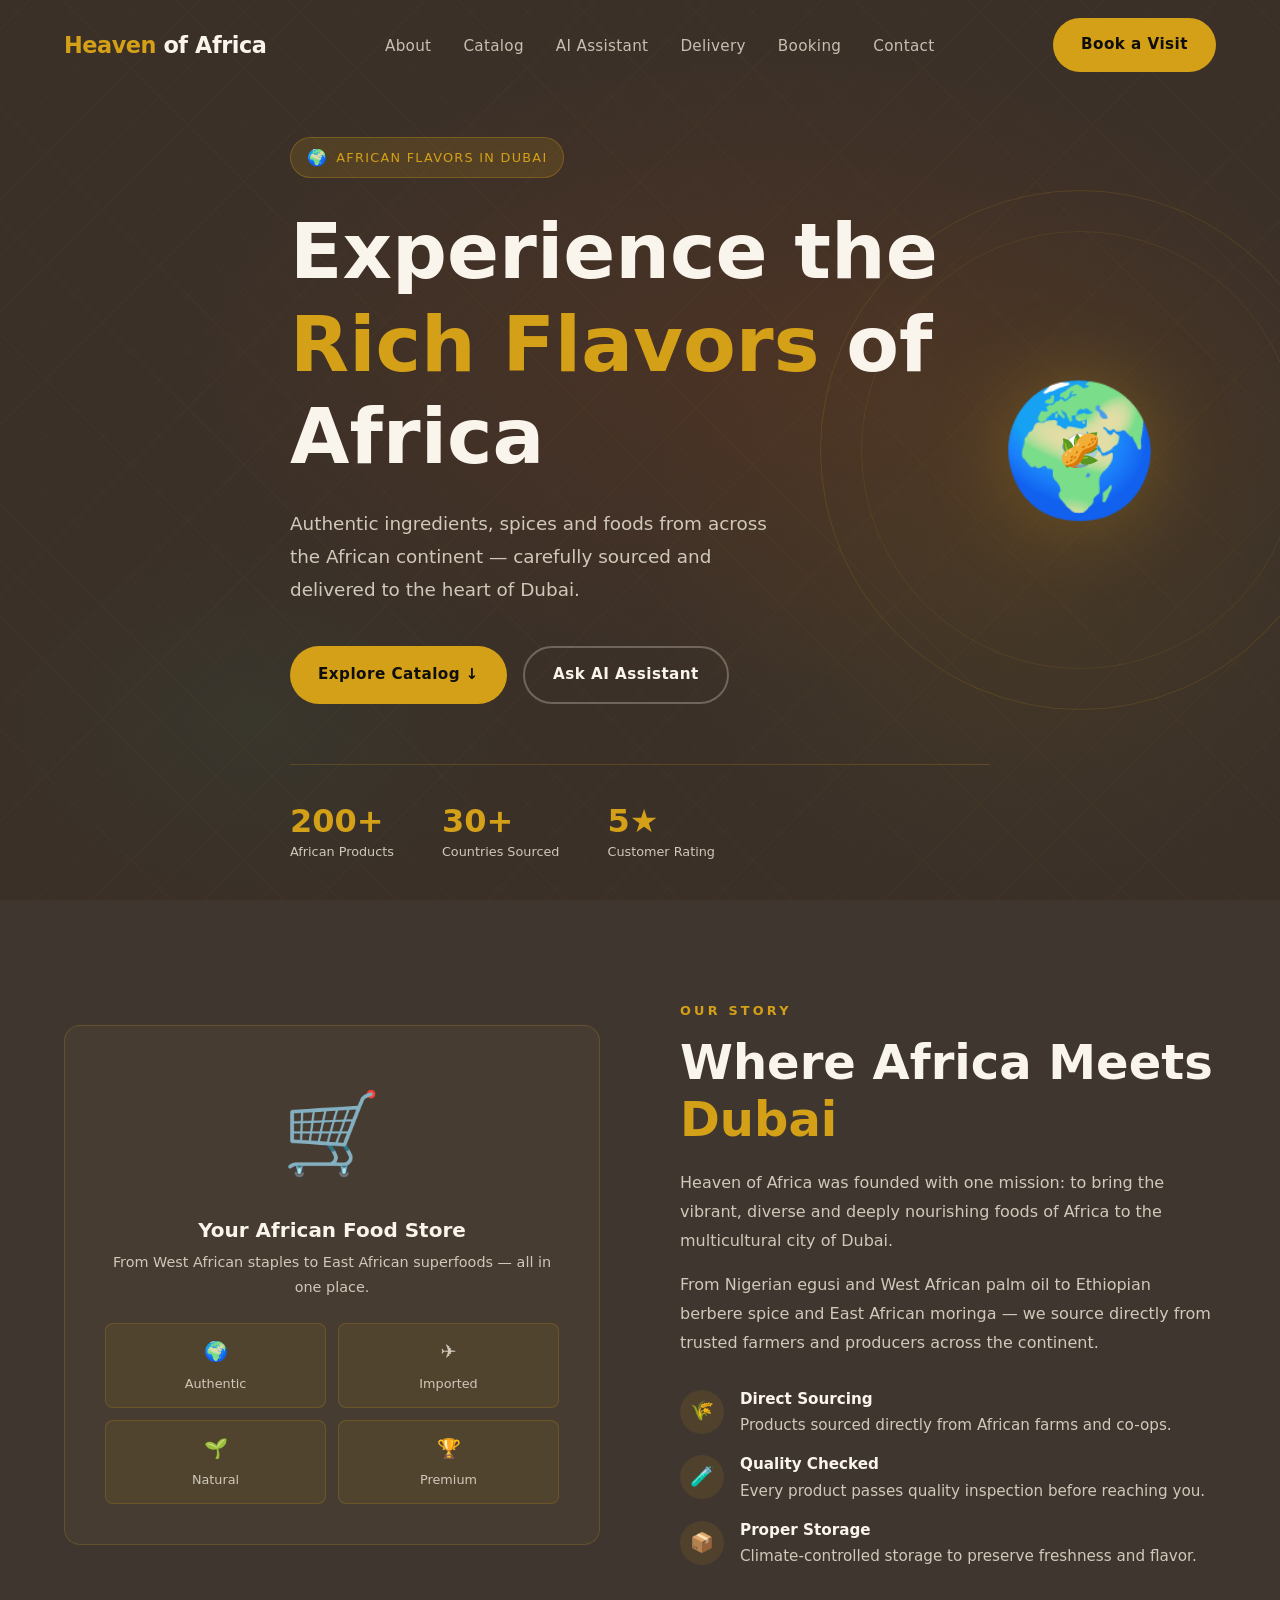
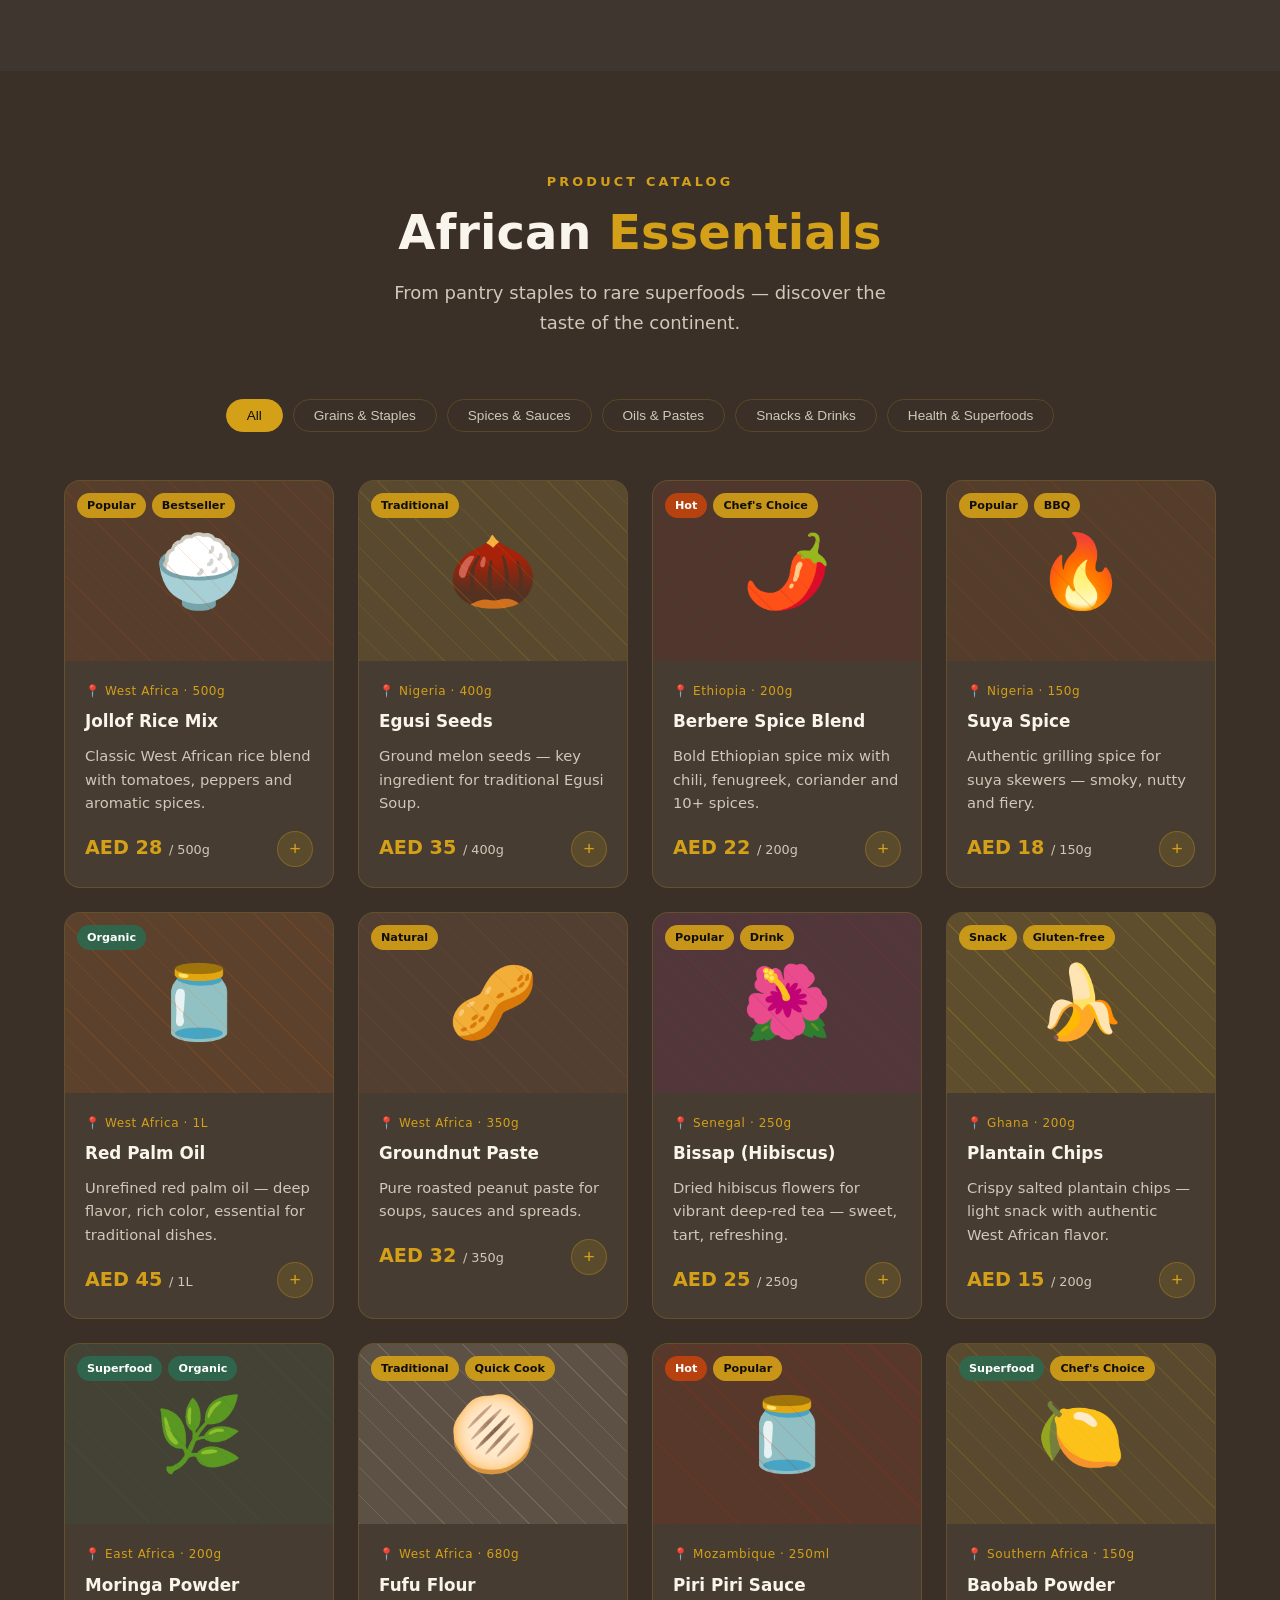
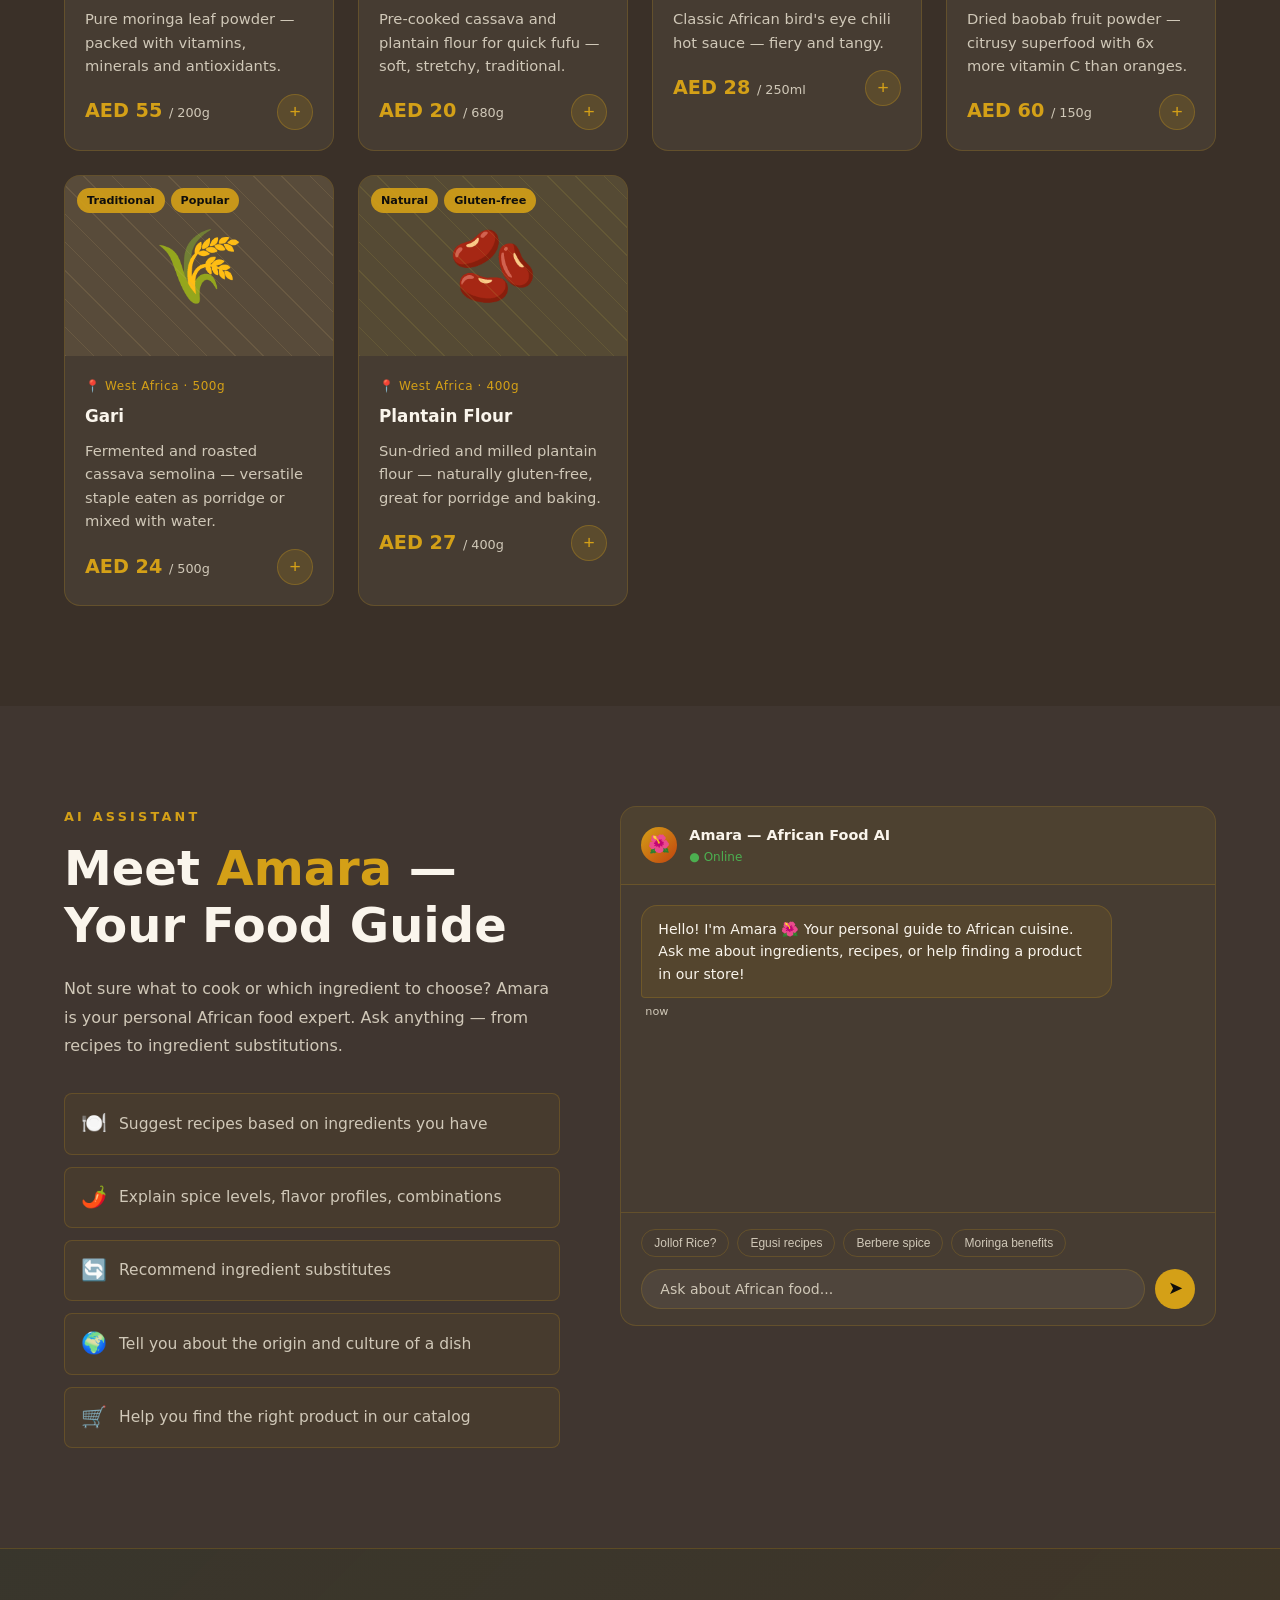
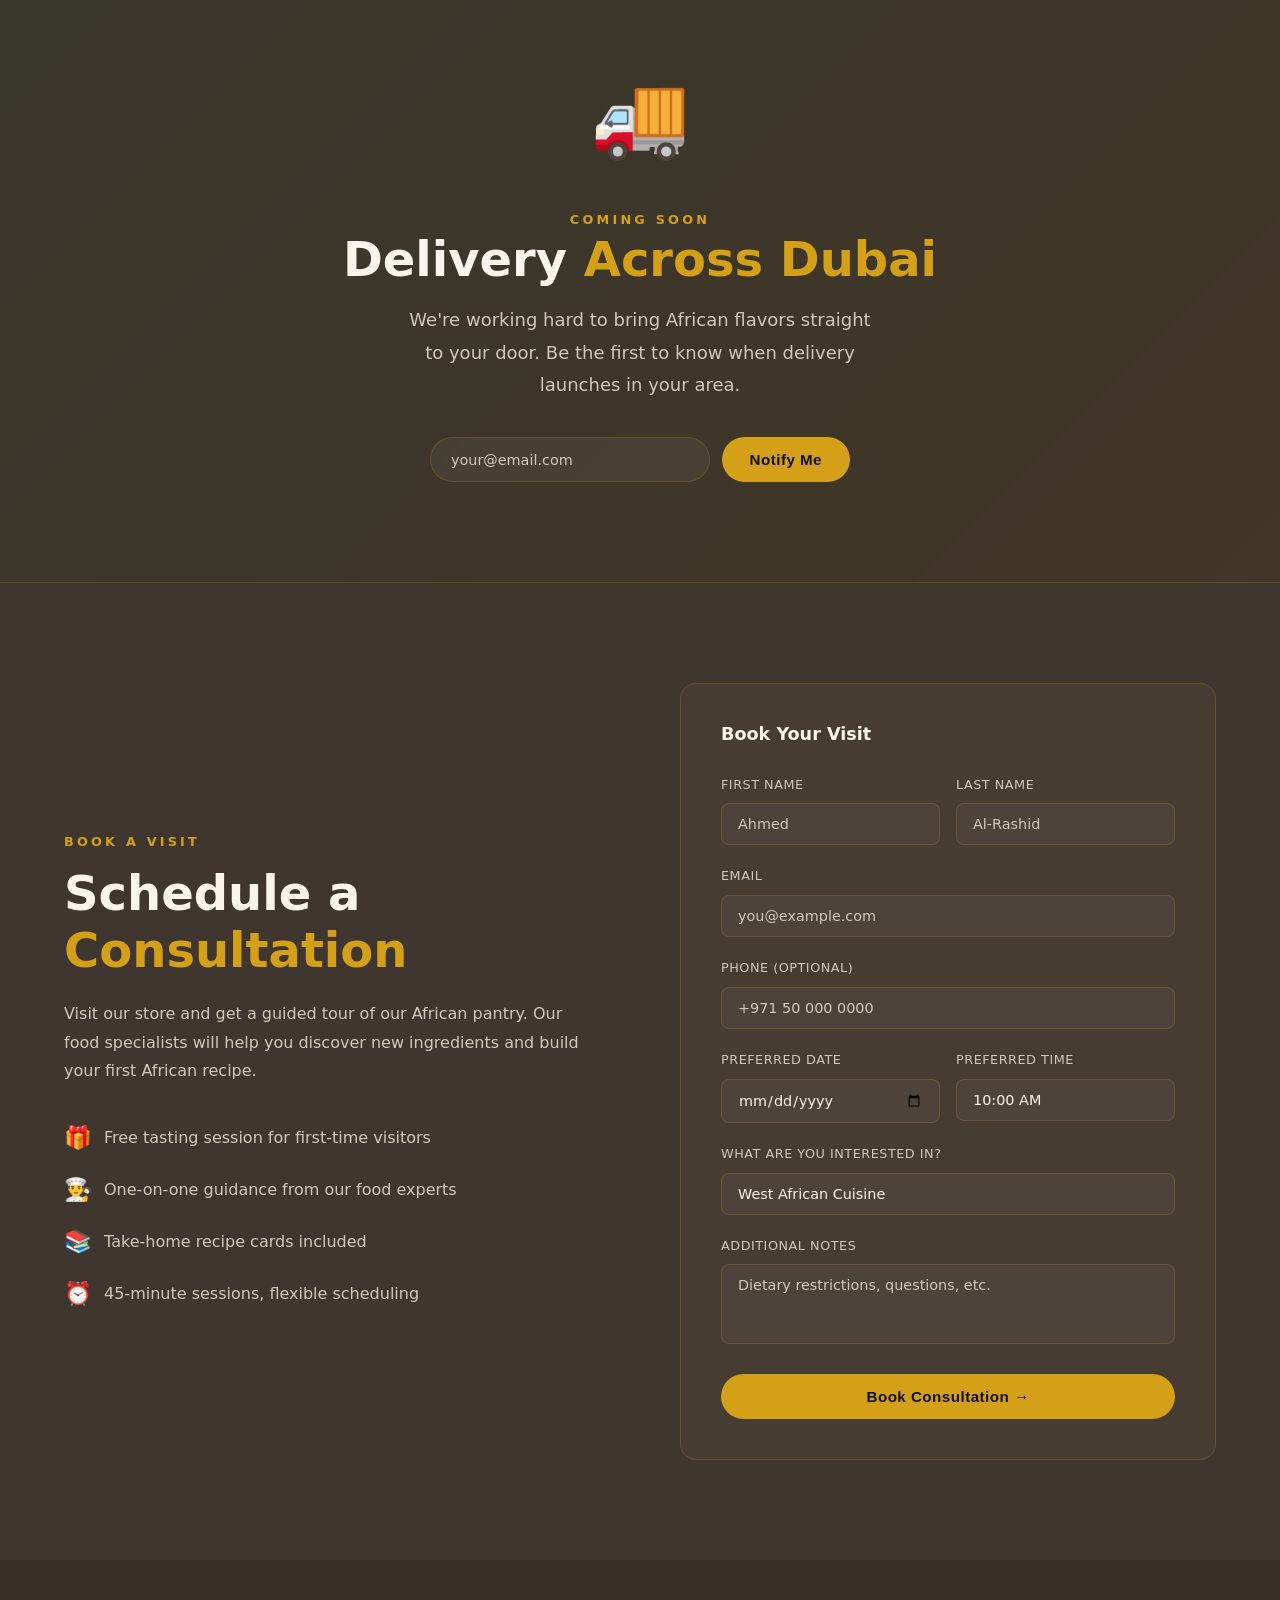
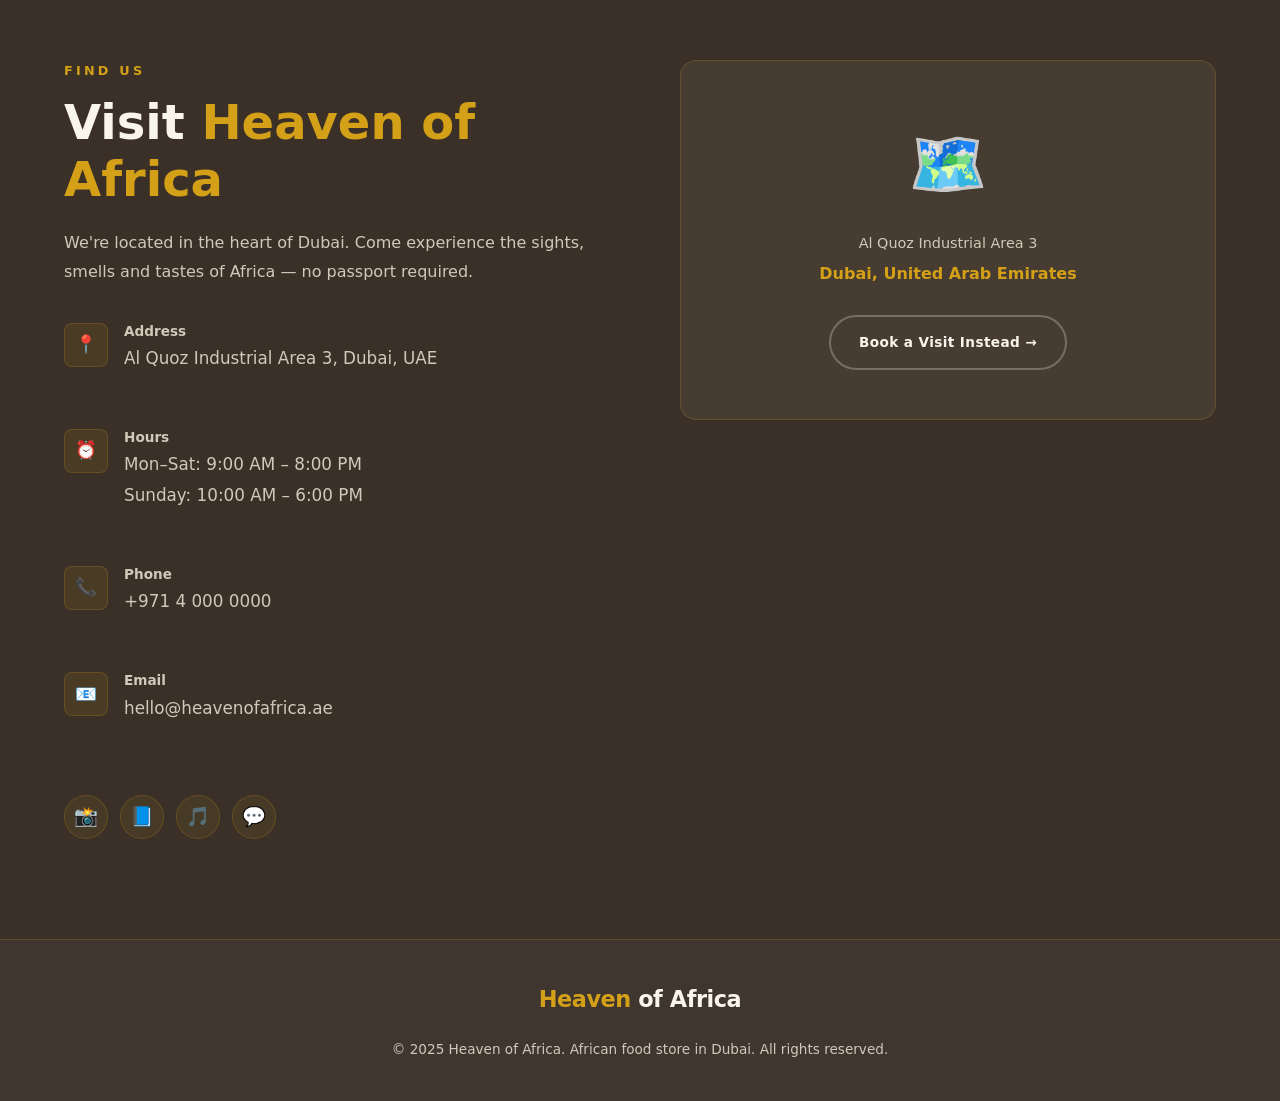
==== index.html @ 9c5297ca "Initial commit: Heaven of Africa site with 14 products" ====
<!DOCTYPE html>
<html lang="en">
<head>
  <meta charset="UTF-8" />
  <meta name="viewport" content="width=device-width, initial-scale=1.0" />
  <title>Heaven of Africa — African Food Store, Dubai</title>
  <link rel="stylesheet" href="css/style.css?v=6" />
  <link rel="icon" href="data:image/svg+xml,<svg xmlns='http://www.w3.org/2000/svg' viewBox='0 0 100 100'><text y='.9em' font-size='90'>🌍</text></svg>" />
</head>
<body>

<!-- NAV -->
<nav id="navbar">
  <div class="container nav-inner">
    <a href="#hero" class="logo">Heaven <span>of Africa</span></a>
    <ul class="nav-links">
      <li><a href="#about">About</a></li>
      <li><a href="#catalog">Catalog</a></li>
      <li><a href="#ai-assistant">AI Assistant</a></li>
      <li><a href="#delivery">Delivery</a></li>
      <li><a href="#booking">Booking</a></li>
      <li><a href="#contact">Contact</a></li>
    </ul>
    <div class="nav-cta">
      <a href="#booking" class="btn btn-primary">Book a Visit</a>
    </div>
    <button class="hamburger" id="hamburgerBtn" aria-label="Menu">
      <span></span><span></span><span></span>
    </button>
  </div>
</nav>

<!-- MOBILE MENU -->
<div class="mobile-menu" id="mobileMenu">
  <button class="mobile-close" id="mobileClose">✕</button>
  <a href="#about" class="mobile-link">About</a>
  <a href="#catalog" class="mobile-link">Catalog</a>
  <a href="#ai-assistant" class="mobile-link">AI Assistant</a>
  <a href="#delivery" class="mobile-link">Delivery</a>
  <a href="#booking" class="mobile-link">Booking</a>
  <a href="#contact" class="mobile-link">Contact</a>
</div>

<!-- HERO -->
<section id="hero">
  <div class="hero-bg"></div>
  <div class="hero-pattern"></div>
  <div class="container">
    <div class="hero-content">
      <div class="hero-badge">African Flavors in Dubai</div>
      <h1>Experience the <span class="gold">Rich Flavors</span> of Africa</h1>
      <p>Authentic ingredients, spices and foods from across the African continent — carefully sourced and delivered to the heart of Dubai.</p>
      <div class="hero-actions">
        <a href="#catalog" class="btn btn-primary">Explore Catalog ↓</a>
        <a href="#ai-assistant" class="btn btn-outline">Ask AI Assistant</a>
      </div>
      <div class="hero-stats">
        <div class="stat-item">
          <div class="stat-number">200+</div>
          <div class="stat-label">African Products</div>
        </div>
        <div class="stat-item">
          <div class="stat-number">30+</div>
          <div class="stat-label">Countries Sourced</div>
        </div>
        <div class="stat-item">
          <div class="stat-number">5★</div>
          <div class="stat-label">Customer Rating</div>
        </div>
      </div>
    </div>
  </div>
  <div class="hero-visual">
    <div class="hero-circle">
      <div class="hero-emoji-center">🌍</div>
      <div class="orbit-item">🌶️</div>
      <div class="orbit-item">🍚</div>
      <div class="orbit-item">🌿</div>
      <div class="orbit-item">🥜</div>
    </div>
  </div>
</section>

<!-- ABOUT -->
<section id="about">
  <div class="container">
    <div class="about-grid">
      <div class="about-visual">
        <div class="about-card-main">
          <div class="about-icon">🛒</div>
          <h3>Your African Food Store</h3>
          <p style="color:var(--text-muted);font-size:0.9rem;margin-top:8px;">From West African staples to East African superfoods — all in one place.</p>
          <div class="about-badges">
            <div class="about-badge"><span>🌍</span>Authentic</div>
            <div class="about-badge"><span>✈️</span>Imported</div>
            <div class="about-badge"><span>🌱</span>Natural</div>
            <div class="about-badge"><span>🏆</span>Premium</div>
          </div>
        </div>
      </div>
      <div class="about-text">
        <div class="section-label">Our Story</div>
        <h2>Where Africa Meets <span class="gold">Dubai</span></h2>
        <p>Heaven of Africa was founded with one mission: to bring the vibrant, diverse and deeply nourishing foods of Africa to the multicultural city of Dubai.</p>
        <p>From Nigerian egusi and West African palm oil to Ethiopian berbere spice and East African moringa — we source directly from trusted farmers and producers across the continent.</p>
        <div class="about-features">
          <div class="feature-item">
            <div class="feature-icon">🌾</div>
            <div class="feature-text">
              <h4>Direct Sourcing</h4>
              <p>Products sourced directly from African farms and co-ops.</p>
            </div>
          </div>
          <div class="feature-item">
            <div class="feature-icon">🧪</div>
            <div class="feature-text">
              <h4>Quality Checked</h4>
              <p>Every product passes quality inspection before reaching you.</p>
            </div>
          </div>
          <div class="feature-item">
            <div class="feature-icon">📦</div>
            <div class="feature-text">
              <h4>Proper Storage</h4>
              <p>Climate-controlled storage to preserve freshness and flavor.</p>
            </div>
          </div>
        </div>
      </div>
    </div>
  </div>
</section>

<!-- CATALOG -->
<section id="catalog">
  <div class="container">
    <div class="section-header">
      <div class="section-label">Product Catalog</div>
      <h2>African <span class="gold">Essentials</span></h2>
      <p>From pantry staples to rare superfoods — discover the taste of the continent.</p>
    </div>
    <div class="catalog-filters" id="filterBtns">
      <!-- Filled by JS -->
    </div>
    <div class="product-grid" id="productGrid">
      <!-- Filled by JS -->
    </div>
  </div>
</section>

<!-- AI ASSISTANT -->
<section id="ai-assistant">
  <div class="container">
    <div class="ai-grid">
      <div class="ai-info">
        <div class="section-label">AI Assistant</div>
        <h2>Meet <span class="gold">Amara</span> — Your Food Guide</h2>
        <p>Not sure what to cook or which ingredient to choose? Amara is your personal African food expert. Ask anything — from recipes to ingredient substitutions.</p>
        <div class="ai-capabilities">
          <div class="capability">
            <div class="capability-icon">🍽️</div>
            <div class="capability-text">Suggest recipes based on ingredients you have</div>
          </div>
          <div class="capability">
            <div class="capability-icon">🌶️</div>
            <div class="capability-text">Explain spice levels, flavor profiles, combinations</div>
          </div>
          <div class="capability">
            <div class="capability-icon">🔄</div>
            <div class="capability-text">Recommend ingredient substitutes</div>
          </div>
          <div class="capability">
            <div class="capability-icon">🌍</div>
            <div class="capability-text">Tell you about the origin and culture of a dish</div>
          </div>
          <div class="capability">
            <div class="capability-icon">🛒</div>
            <div class="capability-text">Help you find the right product in our catalog</div>
          </div>
        </div>
      </div>
      <div class="chat-window">
        <div class="chat-header">
          <div class="chat-avatar">🌺</div>
          <div>
            <div class="chat-name">Amara — African Food AI</div>
            <div class="chat-status">● Online</div>
          </div>
        </div>
        <div class="chat-messages" id="chatMessages">
          <div class="message bot">
            <div class="msg-bubble">Hello! I'm Amara 🌺 Your personal guide to African cuisine. Ask me about ingredients, recipes, or help finding a product in our store!</div>
            <div class="msg-time">now</div>
          </div>
        </div>
        <div class="chat-footer">
          <div class="chat-quick-btns">
            <button class="quick-btn" data-msg="What is Jollof Rice?">Jollof Rice?</button>
            <button class="quick-btn" data-msg="What can I cook with egusi?">Egusi recipes</button>
            <button class="quick-btn" data-msg="Tell me about berbere spice">Berbere spice</button>
            <button class="quick-btn" data-msg="What is moringa good for?">Moringa benefits</button>
          </div>
          <div class="chat-input-row">
            <input type="text" class="chat-input" id="chatInput" placeholder="Ask about African food..." />
            <button class="chat-send" id="chatSend">➤</button>
          </div>
        </div>
      </div>
    </div>
  </div>
</section>

<!-- DELIVERY -->
<section id="delivery">
  <div class="container">
    <div class="delivery-icon">🚚</div>
    <div class="section-label">Coming Soon</div>
    <h2>Delivery <span class="gold">Across Dubai</span></h2>
    <p>We're working hard to bring African flavors straight to your door. Be the first to know when delivery launches in your area.</p>
    <div class="notify-form">
      <input type="email" class="notify-input" placeholder="your@email.com" id="notifyEmail" />
      <button class="btn btn-primary" id="notifyBtn">Notify Me</button>
    </div>
    <p id="notifySuccess" style="display:none;color:#4CAF50;margin-top:16px;font-size:0.9rem;">You're on the list! We'll notify you when delivery goes live.</p>
  </div>
</section>

<!-- BOOKING -->
<section id="booking">
  <div class="container">
    <div class="booking-grid">
      <div class="booking-info">
        <div class="section-label">Book a Visit</div>
        <h2>Schedule a <span class="gold">Consultation</span></h2>
        <p>Visit our store and get a guided tour of our African pantry. Our food specialists will help you discover new ingredients and build your first African recipe.</p>
        <div class="booking-perks">
          <div class="perk"><div class="perk-icon">🎁</div><div class="perk-text">Free tasting session for first-time visitors</div></div>
          <div class="perk"><div class="perk-icon">👨‍🍳</div><div class="perk-text">One-on-one guidance from our food experts</div></div>
          <div class="perk"><div class="perk-icon">📚</div><div class="perk-text">Take-home recipe cards included</div></div>
          <div class="perk"><div class="perk-icon">⏰</div><div class="perk-text">45-minute sessions, flexible scheduling</div></div>
        </div>
      </div>
      <div class="booking-form">
        <h3>Book Your Visit</h3>
        <form id="bookingForm">
          <div class="form-row">
            <div class="form-group">
              <label for="firstName">First Name</label>
              <input type="text" id="firstName" placeholder="Ahmed" required />
            </div>
            <div class="form-group">
              <label for="lastName">Last Name</label>
              <input type="text" id="lastName" placeholder="Al-Rashid" required />
            </div>
          </div>
          <div class="form-group">
            <label for="email">Email</label>
            <input type="email" id="email" placeholder="you@example.com" required />
          </div>
          <div class="form-group">
            <label for="phone">Phone (optional)</label>
            <input type="tel" id="phone" placeholder="+971 50 000 0000" />
          </div>
          <div class="form-row">
            <div class="form-group">
              <label for="visitDate">Preferred Date</label>
              <input type="date" id="visitDate" required />
            </div>
            <div class="form-group">
              <label for="visitTime">Preferred Time</label>
              <select id="visitTime">
                <option>10:00 AM</option>
                <option>11:00 AM</option>
                <option>12:00 PM</option>
                <option>2:00 PM</option>
                <option>3:00 PM</option>
                <option>4:00 PM</option>
                <option>5:00 PM</option>
              </select>
            </div>
          </div>
          <div class="form-group">
            <label for="interests">What are you interested in?</label>
            <select id="interests">
              <option>West African Cuisine</option>
              <option>East African Cuisine</option>
              <option>North African Cuisine</option>
              <option>Spices & Seasonings</option>
              <option>Superfoods & Health</option>
              <option>General exploration</option>
            </select>
          </div>
          <div class="form-group">
            <label for="notes">Additional notes</label>
            <textarea id="notes" placeholder="Dietary restrictions, questions, etc."></textarea>
          </div>
          <div class="form-submit">
            <button type="submit" class="btn btn-primary" style="width:100%;justify-content:center;">Book Consultation →</button>
          </div>
          <div class="form-success" id="formSuccess">
            ✅ Booking received! We'll confirm via email within 24 hours.
          </div>
        </form>
      </div>
    </div>
  </div>
</section>

<!-- CONTACT -->
<section id="contact">
  <div class="container">
    <div class="contact-grid">
      <div class="contact-info">
        <div class="section-label">Find Us</div>
        <h2>Visit <span class="gold">Heaven of Africa</span></h2>
        <p>We're located in the heart of Dubai. Come experience the sights, smells and tastes of Africa — no passport required.</p>
        <div class="contact-items">
          <div class="contact-item">
            <div class="contact-icon">📍</div>
            <div class="contact-detail">
              <h4>Address</h4>
              <p>Al Quoz Industrial Area 3, Dubai, UAE</p>
            </div>
          </div>
          <div class="contact-item">
            <div class="contact-icon">⏰</div>
            <div class="contact-detail">
              <h4>Hours</h4>
              <p>Mon–Sat: 9:00 AM – 8:00 PM<br>Sunday: 10:00 AM – 6:00 PM</p>
            </div>
          </div>
          <div class="contact-item">
            <div class="contact-icon">📞</div>
            <div class="contact-detail">
              <h4>Phone</h4>
              <p>+971 4 000 0000</p>
            </div>
          </div>
          <div class="contact-item">
            <div class="contact-icon">📧</div>
            <div class="contact-detail">
              <h4>Email</h4>
              <p>hello@heavenofafrica.ae</p>
            </div>
          </div>
        </div>
        <div class="social-links">
          <div class="social-link" title="Instagram">📸</div>
          <div class="social-link" title="Facebook">📘</div>
          <div class="social-link" title="TikTok">🎵</div>
          <div class="social-link" title="WhatsApp">💬</div>
        </div>
      </div>
      <div class="map-placeholder">
        <div class="map-placeholder-icon">🗺️</div>
        <p>Al Quoz Industrial Area 3<strong>Dubai, United Arab Emirates</strong></p>
        <a href="#booking" class="btn btn-outline" style="margin-top:16px;font-size:0.85rem;">Book a Visit Instead →</a>
      </div>
    </div>
  </div>
</section>

<!-- FOOTER -->
<footer>
  <div class="container">
    <div class="logo">Heaven <span>of Africa</span></div>
    <p style="margin-top:8px;">© 2025 Heaven of Africa. African food store in Dubai. All rights reserved.</p>
  </div>
</footer>

<script src="js/main.js"></script>
</body>
</html>
---- css/style.css ----
/* ===== VARIABLES ===== */
:root {
  --bg-dark: #3A3028;
  --bg-card: #463C32;
  --bg-section: #403630;
  --gold: #D4A017;
  --gold-light: #E8B84B;
  --terra: #C1440E;
  --green: #2D6A4F;
  --cream: #F5F0E8;
  --text: #FAF5EC;
  --text-muted: #D0C8B8;
  --border: rgba(212, 160, 23, 0.2);
  --radius: 16px;
  --radius-sm: 8px;
  --transition: 0.3s ease;
}

/* ===== RESET ===== */
*, *::before, *::after { box-sizing: border-box; margin: 0; padding: 0; }
html { scroll-behavior: smooth; }
body {
  font-family: 'Segoe UI', system-ui, -apple-system, sans-serif;
  background: var(--bg-dark);
  color: var(--text);
  line-height: 1.7;
  font-size: 18px;
  overflow-x: hidden;
}
img { max-width: 100%; display: block; }
a { text-decoration: none; color: inherit; }

/* ===== TYPOGRAPHY ===== */
h1, h2, h3, h4 { font-weight: 700; line-height: 1.2; }
h1 { font-size: clamp(2.4rem, 6vw, 5rem); }
h2 { font-size: clamp(1.8rem, 4vw, 3rem); }
h3 { font-size: 1.25rem; }
.gold { color: var(--gold); }
.section-label {
  font-size: 0.8rem;
  letter-spacing: 0.25em;
  text-transform: uppercase;
  color: var(--gold);
  font-weight: 600;
}

/* ===== LAYOUT ===== */
.container { max-width: 1200px; margin: 0 auto; padding: 0 24px; }
section { padding: 100px 0; }

/* ===== BUTTONS ===== */
.btn {
  display: inline-flex;
  align-items: center;
  gap: 8px;
  padding: 14px 28px;
  border-radius: 50px;
  font-weight: 600;
  font-size: 0.95rem;
  cursor: pointer;
  border: none;
  transition: var(--transition);
  letter-spacing: 0.03em;
}
.btn-primary {
  background: var(--gold);
  color: #0F0E0C;
}
.btn-primary:hover { background: var(--gold-light); transform: translateY(-2px); box-shadow: 0 8px 24px rgba(212,160,23,0.35); }
.btn-outline {
  background: transparent;
  color: var(--text);
  border: 2px solid rgba(232, 224, 208, 0.3);
}
.btn-outline:hover { border-color: var(--gold); color: var(--gold); transform: translateY(-2px); }

/* ===== NAV ===== */
nav {
  position: fixed;
  top: 0; left: 0; right: 0;
  z-index: 100;
  padding: 18px 0;
  transition: var(--transition);
}
nav.scrolled {
  background: rgba(15, 14, 12, 0.95);
  backdrop-filter: blur(16px);
  border-bottom: 1px solid var(--border);
  padding: 12px 0;
}
.nav-inner {
  display: flex;
  align-items: center;
  justify-content: space-between;
}
.logo {
  font-size: 1.4rem;
  font-weight: 800;
  color: var(--gold);
  letter-spacing: -0.02em;
}
.logo span { color: var(--text); }
.nav-links {
  display: flex;
  gap: 32px;
  list-style: none;
}
.nav-links a {
  font-size: 0.95rem;
  color: #C8BFB0;
  transition: var(--transition);
  letter-spacing: 0.02em;
}
.nav-links a:hover { color: var(--gold); }
.nav-cta { display: flex; gap: 12px; align-items: center; }
.hamburger {
  display: none;
  flex-direction: column;
  gap: 5px;
  cursor: pointer;
  padding: 4px;
  background: none;
  border: none;
}
.hamburger span {
  display: block;
  width: 24px;
  height: 2px;
  background: var(--text);
  transition: var(--transition);
  border-radius: 2px;
}

/* ===== HERO ===== */
#hero {
  min-height: 100vh;
  display: flex;
  align-items: center;
  position: relative;
  overflow: hidden;
  padding: 0;
}
.hero-bg {
  position: absolute;
  inset: 0;
  background:
    radial-gradient(ellipse 80% 60% at 60% 40%, rgba(193,68,14,0.12) 0%, transparent 60%),
    radial-gradient(ellipse 60% 80% at 80% 60%, rgba(212,160,23,0.08) 0%, transparent 50%),
    radial-gradient(ellipse 40% 40% at 20% 80%, rgba(45,106,79,0.1) 0%, transparent 50%);
}
.hero-pattern {
  position: absolute;
  inset: 0;
  opacity: 0.03;
  background-image: repeating-linear-gradient(
    45deg,
    var(--gold) 0px, var(--gold) 1px,
    transparent 1px, transparent 40px
  ),
  repeating-linear-gradient(
    -45deg,
    var(--gold) 0px, var(--gold) 1px,
    transparent 1px, transparent 40px
  );
}
.hero-content {
  position: relative;
  z-index: 2;
  max-width: 700px;
  padding-top: 100px;
}
.hero-badge {
  display: inline-flex;
  align-items: center;
  gap: 8px;
  background: rgba(212,160,23,0.15);
  border: 1px solid rgba(212,160,23,0.3);
  padding: 6px 16px;
  border-radius: 50px;
  font-size: 0.8rem;
  letter-spacing: 0.1em;
  text-transform: uppercase;
  color: var(--gold);
  margin-bottom: 28px;
}
.hero-badge::before { content: '🌍'; font-size: 1rem; }
#hero h1 { margin-bottom: 24px; }
#hero p {
  font-size: 1.15rem;
  color: var(--text-muted);
  max-width: 500px;
  margin-bottom: 40px;
  line-height: 1.8;
}
.hero-actions { display: flex; gap: 16px; flex-wrap: wrap; margin-bottom: 60px; }
.hero-stats {
  display: flex;
  gap: 48px;
  padding-top: 40px;
  border-top: 1px solid var(--border);
}
.stat-item { }
.stat-number {
  font-size: 2rem;
  font-weight: 800;
  color: var(--gold);
  line-height: 1;
}
.stat-label { font-size: 0.8rem; color: var(--text-muted); margin-top: 4px; }
.hero-visual {
  position: absolute;
  right: -60px;
  top: 50%;
  transform: translateY(-50%);
  width: 520px;
  height: 520px;
  z-index: 1;
}
.hero-circle {
  width: 100%;
  height: 100%;
  border-radius: 50%;
  border: 1px solid rgba(212,160,23,0.15);
  display: flex;
  align-items: center;
  justify-content: center;
  position: relative;
}
.hero-circle::before {
  content: '';
  position: absolute;
  inset: 40px;
  border-radius: 50%;
  border: 1px solid rgba(212,160,23,0.1);
}
.hero-emoji-center {
  font-size: 8rem;
  filter: drop-shadow(0 0 40px rgba(212,160,23,0.3));
  animation: float 4s ease-in-out infinite;
}
.orbit-item {
  position: absolute;
  font-size: 2rem;
  animation: orbit 12s linear infinite;
}
.orbit-item:nth-child(2) { animation-delay: -3s; }
.orbit-item:nth-child(3) { animation-delay: -6s; }
.orbit-item:nth-child(4) { animation-delay: -9s; }
@keyframes float {
  0%, 100% { transform: translateY(0); }
  50% { transform: translateY(-16px); }
}
@keyframes orbit {
  0% { transform: rotate(0deg) translateX(220px) rotate(0deg); }
  100% { transform: rotate(360deg) translateX(220px) rotate(-360deg); }
}

/* ===== ABOUT ===== */
#about { background: var(--bg-section); }
.about-grid {
  display: grid;
  grid-template-columns: 1fr 1fr;
  gap: 80px;
  align-items: center;
}
.about-visual {
  position: relative;
}
.about-card-main {
  background: var(--bg-card);
  border: 1px solid var(--border);
  border-radius: var(--radius);
  padding: 40px;
  text-align: center;
}
.about-icon { font-size: 5rem; margin-bottom: 16px; }
.about-badges {
  display: grid;
  grid-template-columns: 1fr 1fr;
  gap: 12px;
  margin-top: 24px;
}
.about-badge {
  background: rgba(212,160,23,0.08);
  border: 1px solid var(--border);
  border-radius: var(--radius-sm);
  padding: 12px;
  text-align: center;
  font-size: 0.8rem;
  color: var(--text-muted);
}
.about-badge span { display: block; font-size: 1.2rem; margin-bottom: 4px; }
.about-text { }
.about-text h2 { margin: 12px 0 20px; }
.about-text p { color: var(--text-muted); margin-bottom: 16px; line-height: 1.8; font-size: 1rem; }
.about-features {
  display: flex;
  flex-direction: column;
  gap: 16px;
  margin-top: 32px;
}
.feature-item {
  display: flex;
  gap: 16px;
  align-items: flex-start;
}
.feature-icon {
  width: 44px;
  height: 44px;
  background: rgba(212,160,23,0.1);
  border-radius: 50%;
  display: flex;
  align-items: center;
  justify-content: center;
  font-size: 1.2rem;
  flex-shrink: 0;
}
.feature-text h4 { font-size: 0.95rem; margin-bottom: 4px; }
.feature-text p { font-size: 0.95rem; color: var(--text-muted); margin: 0; }

/* ===== CATALOG ===== */
#catalog { }
.section-header { text-align: center; margin-bottom: 60px; }
.section-header h2 { margin: 12px 0 16px; }
.section-header p { color: var(--text-muted); max-width: 500px; margin: 0 auto; }
.catalog-filters {
  display: flex;
  gap: 10px;
  justify-content: center;
  flex-wrap: wrap;
  margin-bottom: 48px;
}
.filter-btn {
  padding: 8px 20px;
  border-radius: 50px;
  border: 1px solid var(--border);
  background: transparent;
  color: var(--text-muted);
  font-size: 0.85rem;
  cursor: pointer;
  transition: var(--transition);
}
.filter-btn:hover, .filter-btn.active {
  background: var(--gold);
  color: #0F0E0C;
  border-color: var(--gold);
}
.product-grid {
  display: grid;
  grid-template-columns: repeat(auto-fill, minmax(260px, 1fr));
  gap: 24px;
}
.product-card {
  background: var(--bg-card);
  border: 1px solid var(--border);
  border-radius: var(--radius);
  overflow: hidden;
  transition: var(--transition);
  cursor: pointer;
}
.product-card:hover {
  transform: translateY(-6px);
  border-color: rgba(212,160,23,0.5);
  box-shadow: 0 20px 48px rgba(0,0,0,0.4);
}
.product-image {
  height: 180px;
  display: flex;
  align-items: center;
  justify-content: center;
  font-size: 4.5rem;
  position: relative;
  overflow: hidden;
}
.product-image::before {
  content: '';
  position: absolute;
  inset: 0;
  opacity: 0.15;
  background-image: repeating-linear-gradient(
    45deg,
    currentColor 0px, currentColor 1px,
    transparent 1px, transparent 20px
  );
}
.product-tags {
  position: absolute;
  top: 12px;
  left: 12px;
  display: flex;
  gap: 6px;
  flex-wrap: wrap;
}
.tag {
  padding: 3px 10px;
  border-radius: 50px;
  font-size: 0.7rem;
  font-weight: 600;
  background: rgba(212,160,23,0.9);
  color: #0F0E0C;
}
.tag.hot { background: rgba(193,68,14,0.9); color: #fff; }
.tag.organic, .tag.superfood { background: rgba(45,106,79,0.9); color: #fff; }
.product-body { padding: 20px; }
.product-origin {
  font-size: 0.75rem;
  color: var(--gold);
  margin-bottom: 6px;
  letter-spacing: 0.05em;
}
.product-name { font-size: 1.05rem; font-weight: 700; margin-bottom: 8px; }
.product-desc { font-size: 0.92rem; color: var(--text-muted); line-height: 1.6; margin-bottom: 16px; }
.product-footer {
  display: flex;
  align-items: center;
  justify-content: space-between;
}
.product-price {
  font-size: 1.2rem;
  font-weight: 800;
  color: var(--gold);
}
.product-price span { font-size: 0.8rem; font-weight: 400; color: var(--text-muted); }
.add-btn {
  width: 36px;
  height: 36px;
  border-radius: 50%;
  background: rgba(212,160,23,0.15);
  border: 1px solid rgba(212,160,23,0.3);
  color: var(--gold);
  font-size: 1.2rem;
  cursor: pointer;
  transition: var(--transition);
  display: flex;
  align-items: center;
  justify-content: center;
}
.add-btn:hover { background: var(--gold); color: #0F0E0C; }

/* ===== AI ASSISTANT ===== */
#ai-assistant { background: var(--bg-section); }
.ai-grid {
  display: grid;
  grid-template-columns: 1fr 1.2fr;
  gap: 60px;
  align-items: start;
}
.ai-info h2 { margin: 12px 0 20px; }
.ai-info p { color: var(--text-muted); line-height: 1.8; margin-bottom: 32px; font-size: 1rem; }
.ai-capabilities {
  display: flex;
  flex-direction: column;
  gap: 12px;
}
.capability {
  display: flex;
  gap: 12px;
  align-items: center;
  padding: 12px 16px;
  background: rgba(212,160,23,0.05);
  border: 1px solid var(--border);
  border-radius: var(--radius-sm);
}
.capability-icon { font-size: 1.3rem; }
.capability-text { font-size: 0.97rem; color: var(--text-muted); }
.chat-window {
  background: var(--bg-card);
  border: 1px solid var(--border);
  border-radius: var(--radius);
  overflow: hidden;
  display: flex;
  flex-direction: column;
  height: 520px;
}
.chat-header {
  padding: 16px 20px;
  border-bottom: 1px solid var(--border);
  display: flex;
  align-items: center;
  gap: 12px;
  background: rgba(212,160,23,0.05);
}
.chat-avatar {
  width: 36px;
  height: 36px;
  border-radius: 50%;
  background: linear-gradient(135deg, var(--gold), var(--terra));
  display: flex;
  align-items: center;
  justify-content: center;
  font-size: 1.1rem;
}
.chat-name { font-weight: 600; font-size: 0.9rem; }
.chat-status { font-size: 0.75rem; color: #4CAF50; }
.chat-messages {
  flex: 1;
  padding: 20px;
  overflow-y: auto;
  display: flex;
  flex-direction: column;
  gap: 16px;
  scrollbar-width: thin;
  scrollbar-color: var(--border) transparent;
}
.message { max-width: 85%; }
.message.bot { align-self: flex-start; }
.message.user { align-self: flex-end; }
.msg-bubble {
  padding: 12px 16px;
  border-radius: 16px;
  font-size: 0.88rem;
  line-height: 1.6;
}
.message.bot .msg-bubble {
  background: rgba(212,160,23,0.1);
  border: 1px solid rgba(212,160,23,0.2);
  border-bottom-left-radius: 4px;
}
.message.user .msg-bubble {
  background: rgba(193,68,14,0.2);
  border: 1px solid rgba(193,68,14,0.3);
  border-bottom-right-radius: 4px;
  text-align: right;
}
.msg-time { font-size: 0.7rem; color: var(--text-muted); margin-top: 4px; padding: 0 4px; }
.typing-indicator { display: flex; gap: 5px; align-items: center; padding: 12px 16px; }
.typing-indicator span {
  width: 7px; height: 7px;
  border-radius: 50%;
  background: var(--gold);
  animation: typing 1.2s infinite;
}
.typing-indicator span:nth-child(2) { animation-delay: 0.2s; }
.typing-indicator span:nth-child(3) { animation-delay: 0.4s; }
@keyframes typing {
  0%, 80%, 100% { transform: scale(1); opacity: 0.5; }
  40% { transform: scale(1.2); opacity: 1; }
}
.chat-footer { padding: 16px 20px; border-top: 1px solid var(--border); }
.chat-quick-btns {
  display: flex;
  gap: 8px;
  flex-wrap: wrap;
  margin-bottom: 12px;
}
.quick-btn {
  padding: 6px 12px;
  border-radius: 50px;
  border: 1px solid var(--border);
  background: transparent;
  color: var(--text-muted);
  font-size: 0.75rem;
  cursor: pointer;
  transition: var(--transition);
}
.quick-btn:hover { border-color: var(--gold); color: var(--gold); }
.chat-input-row {
  display: flex;
  gap: 10px;
}
.chat-input {
  flex: 1;
  background: rgba(255,255,255,0.05);
  border: 1px solid var(--border);
  border-radius: 50px;
  padding: 10px 18px;
  color: var(--text);
  font-size: 0.88rem;
  outline: none;
  transition: var(--transition);
}
.chat-input:focus { border-color: rgba(212,160,23,0.5); }
.chat-input::placeholder { color: var(--text-muted); }
.chat-send {
  width: 40px;
  height: 40px;
  border-radius: 50%;
  background: var(--gold);
  border: none;
  color: #0F0E0C;
  font-size: 1.1rem;
  cursor: pointer;
  transition: var(--transition);
  display: flex;
  align-items: center;
  justify-content: center;
  flex-shrink: 0;
}
.chat-send:hover { background: var(--gold-light); transform: scale(1.05); }

/* ===== DELIVERY ===== */
#delivery {
  background: linear-gradient(135deg, rgba(45,106,79,0.1) 0%, rgba(212,160,23,0.05) 100%);
  text-align: center;
  border-top: 1px solid var(--border);
  border-bottom: 1px solid var(--border);
}
.delivery-icon { font-size: 5rem; margin-bottom: 24px; animation: float 3s ease-in-out infinite; }
#delivery h2 { margin-bottom: 16px; }
#delivery p { color: var(--text-muted); max-width: 480px; margin: 0 auto 36px; line-height: 1.8; }
.notify-form {
  display: flex;
  gap: 12px;
  justify-content: center;
  max-width: 420px;
  margin: 0 auto;
  flex-wrap: wrap;
}
.notify-input {
  flex: 1;
  min-width: 220px;
  background: rgba(255,255,255,0.05);
  border: 1px solid var(--border);
  border-radius: 50px;
  padding: 12px 20px;
  color: var(--text);
  font-size: 0.9rem;
  outline: none;
  transition: var(--transition);
}
.notify-input:focus { border-color: rgba(212,160,23,0.5); }
.notify-input::placeholder { color: var(--text-muted); }

/* ===== BOOKING ===== */
#booking { background: var(--bg-section); }
.booking-grid {
  display: grid;
  grid-template-columns: 1fr 1fr;
  gap: 80px;
  align-items: center;
}
.booking-info h2 { margin: 12px 0 20px; }
.booking-info p { color: var(--text-muted); line-height: 1.8; margin-bottom: 32px; font-size: 1rem; }
.booking-perks { display: flex; flex-direction: column; gap: 14px; }
.perk { display: flex; gap: 12px; align-items: center; }
.perk-icon { font-size: 1.4rem; }
.perk-text { font-size: 1rem; color: var(--text-muted); }
.booking-form {
  background: var(--bg-card);
  border: 1px solid var(--border);
  border-radius: var(--radius);
  padding: 40px;
}
.booking-form h3 { margin-bottom: 28px; font-size: 1.1rem; }
.form-group { margin-bottom: 20px; }
.form-row { display: grid; grid-template-columns: 1fr 1fr; gap: 16px; }
label {
  display: block;
  font-size: 0.8rem;
  color: var(--text-muted);
  margin-bottom: 8px;
  letter-spacing: 0.04em;
  text-transform: uppercase;
}
input, select, textarea {
  width: 100%;
  background: rgba(255,255,255,0.04);
  border: 1px solid var(--border);
  border-radius: var(--radius-sm);
  padding: 12px 16px;
  color: var(--text);
  font-size: 0.9rem;
  outline: none;
  transition: var(--transition);
  font-family: inherit;
}
input:focus, select:focus, textarea:focus {
  border-color: rgba(212,160,23,0.5);
  background: rgba(212,160,23,0.04);
}
input::placeholder, textarea::placeholder { color: var(--text-muted); }
select { appearance: none; cursor: pointer; }
select option { background: var(--bg-card); }
textarea { resize: none; min-height: 80px; }
.form-submit { margin-top: 8px; }
.form-success {
  display: none;
  text-align: center;
  padding: 20px;
  color: #4CAF50;
  font-size: 0.9rem;
}

/* ===== CONTACT ===== */
#contact { }
.contact-grid {
  display: grid;
  grid-template-columns: 1fr 1fr;
  gap: 80px;
  align-items: start;
}
.contact-info h2 { margin: 12px 0 20px; }
.contact-info p { color: var(--text-muted); line-height: 1.8; margin-bottom: 36px; font-size: 1rem; }
.contact-items { display: flex; flex-direction: column; gap: 20px; }
.contact-item {
  display: flex;
  gap: 16px;
  align-items: flex-start;
}
.contact-icon {
  width: 44px;
  height: 44px;
  background: rgba(212,160,23,0.1);
  border: 1px solid var(--border);
  border-radius: var(--radius-sm);
  display: flex;
  align-items: center;
  justify-content: center;
  font-size: 1.1rem;
  flex-shrink: 0;
}
.contact-detail h4 { font-size: 0.85rem; color: var(--text-muted); margin-bottom: 4px; }
.contact-detail p { font-size: 1.05rem; }
.social-links { display: flex; gap: 12px; margin-top: 36px; }
.social-link {
  width: 44px;
  height: 44px;
  background: rgba(212,160,23,0.08);
  border: 1px solid var(--border);
  border-radius: 50%;
  display: flex;
  align-items: center;
  justify-content: center;
  font-size: 1.2rem;
  transition: var(--transition);
  cursor: pointer;
}
.social-link:hover { background: var(--gold); transform: translateY(-3px); }
.map-placeholder {
  background: var(--bg-card);
  border: 1px solid var(--border);
  border-radius: var(--radius);
  height: 360px;
  display: flex;
  flex-direction: column;
  align-items: center;
  justify-content: center;
  gap: 12px;
  color: var(--text-muted);
}
.map-placeholder-icon { font-size: 4rem; }
.map-placeholder p { font-size: 0.9rem; text-align: center; }
.map-placeholder strong { color: var(--gold); display: block; font-size: 1rem; margin-top: 4px; }

/* ===== FOOTER ===== */
footer {
  background: var(--bg-section);
  border-top: 1px solid var(--border);
  padding: 40px 0;
  text-align: center;
  color: var(--text-muted);
  font-size: 0.85rem;
}
footer .logo { display: inline-block; margin-bottom: 12px; }

/* ===== MOBILE MENU ===== */
.mobile-menu {
  display: none;
  position: fixed;
  inset: 0;
  background: rgba(15,14,12,0.98);
  z-index: 99;
  flex-direction: column;
  align-items: center;
  justify-content: center;
  gap: 32px;
}
.mobile-menu.open { display: flex; }
.mobile-menu a {
  font-size: 1.5rem;
  font-weight: 700;
  color: var(--text);
  transition: var(--transition);
}
.mobile-menu a:hover { color: var(--gold); }
.mobile-close {
  position: absolute;
  top: 24px; right: 24px;
  background: none;
  border: none;
  color: var(--text);
  font-size: 1.8rem;
  cursor: pointer;
}

/* ===== RESPONSIVE ===== */
@media (max-width: 1024px) {
  .hero-visual { width: 380px; height: 380px; right: -40px; }
  .orbit-item { font-size: 1.5rem; }
  @keyframes orbit {
    0% { transform: rotate(0deg) translateX(160px) rotate(0deg); }
    100% { transform: rotate(360deg) translateX(160px) rotate(-360deg); }
  }
}

@media (max-width: 768px) {
  section { padding: 70px 0; }
  .nav-links, .nav-cta { display: none; }
  .hamburger { display: flex; }
  .hero-visual { display: none; }
  .hero-content { max-width: 100%; }
  .about-grid, .ai-grid, .booking-grid, .contact-grid { grid-template-columns: 1fr; gap: 40px; }
  .hero-stats { gap: 32px; }
  .form-row { grid-template-columns: 1fr; }
  .product-grid { grid-template-columns: repeat(auto-fill, minmax(220px, 1fr)); }
}

@media (max-width: 480px) {
  .product-grid { grid-template-columns: 1fr 1fr; }
  .product-image { height: 140px; font-size: 3.5rem; }
  .hero-stats { flex-wrap: wrap; gap: 24px; }
  .booking-form { padding: 24px; }
}
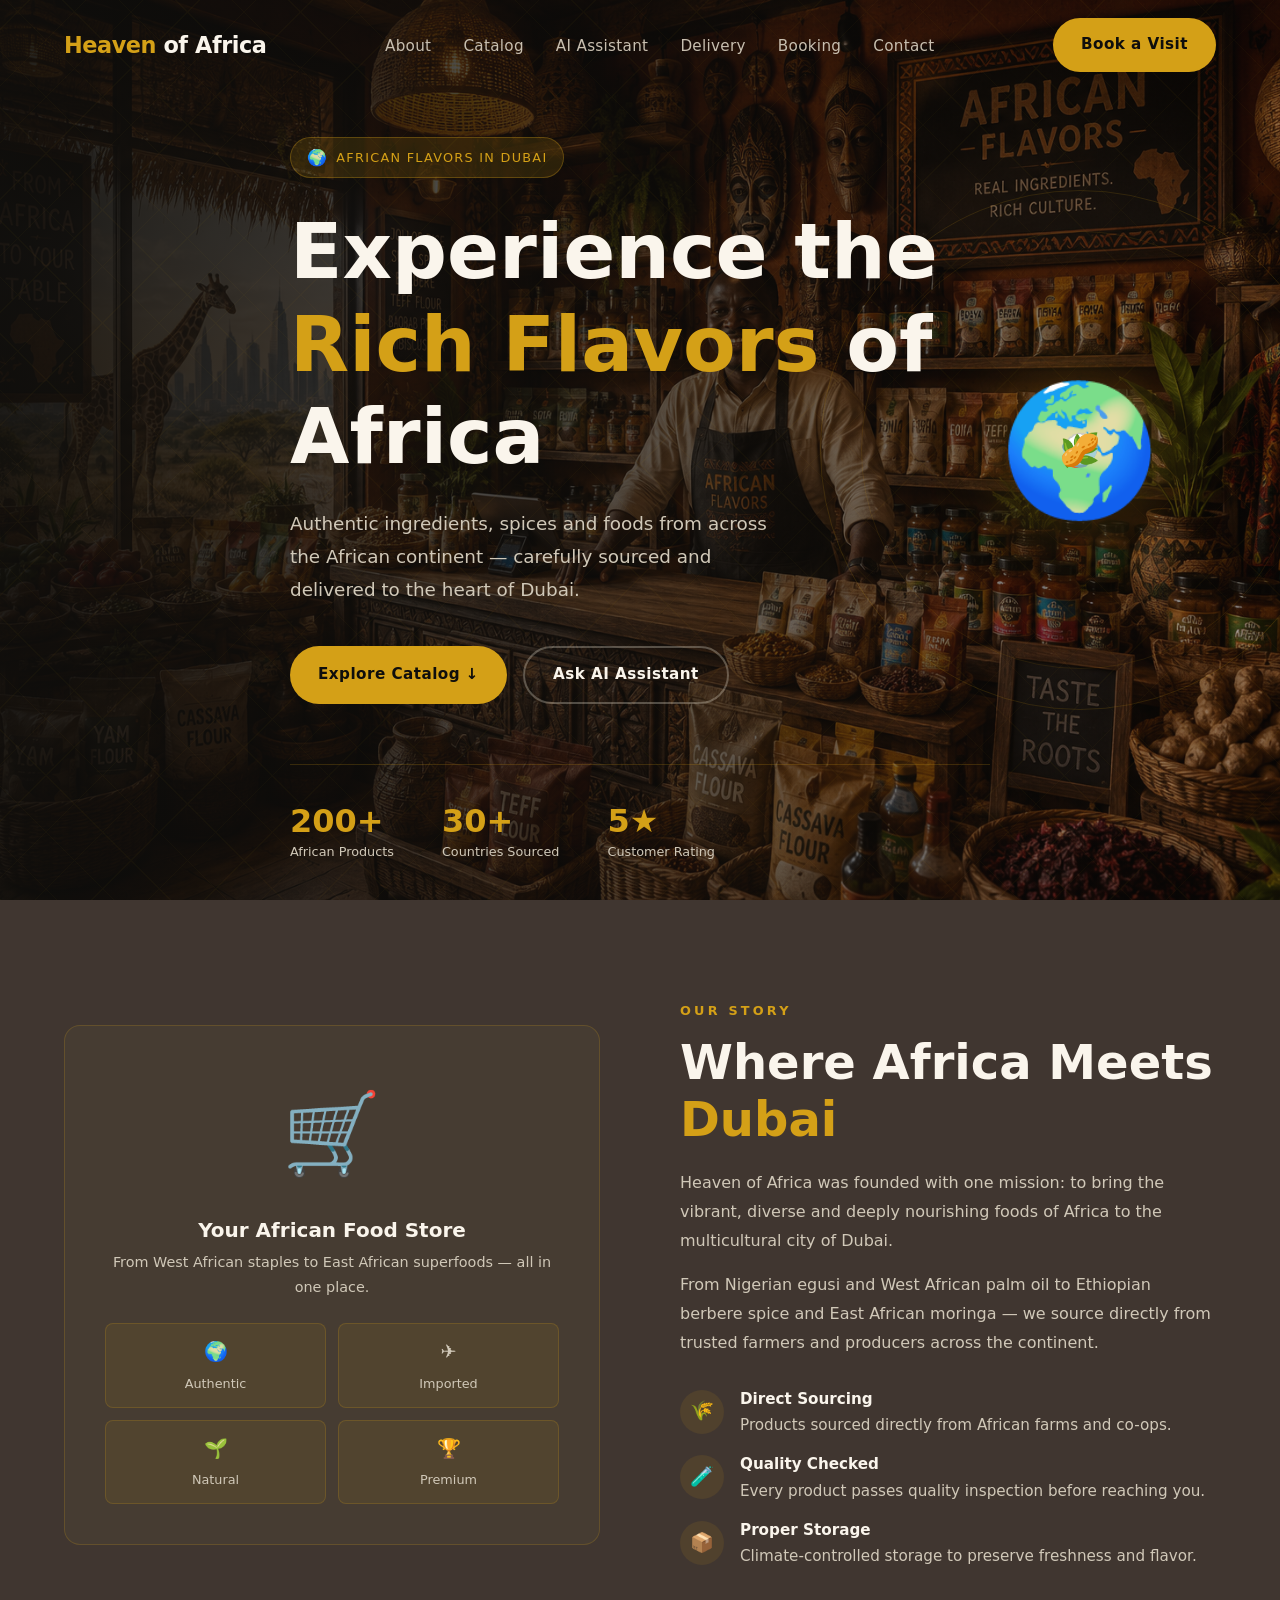
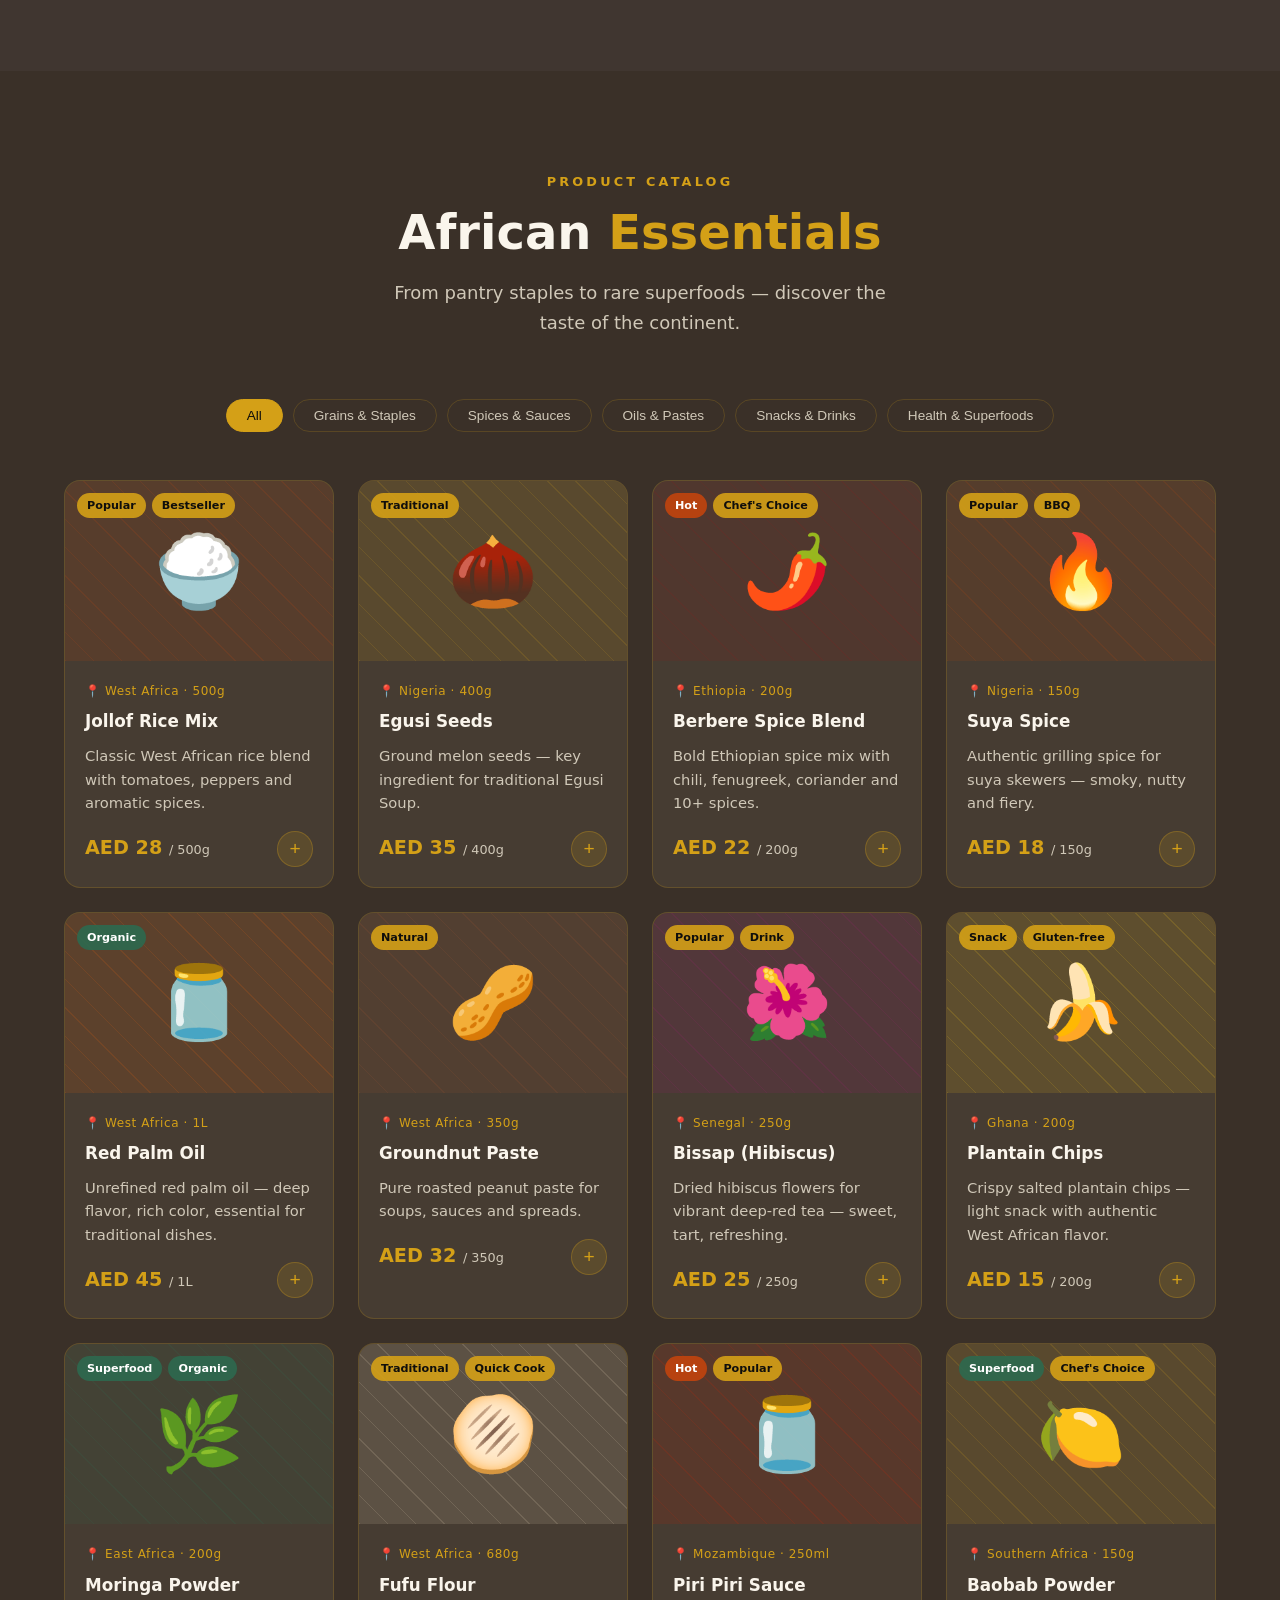
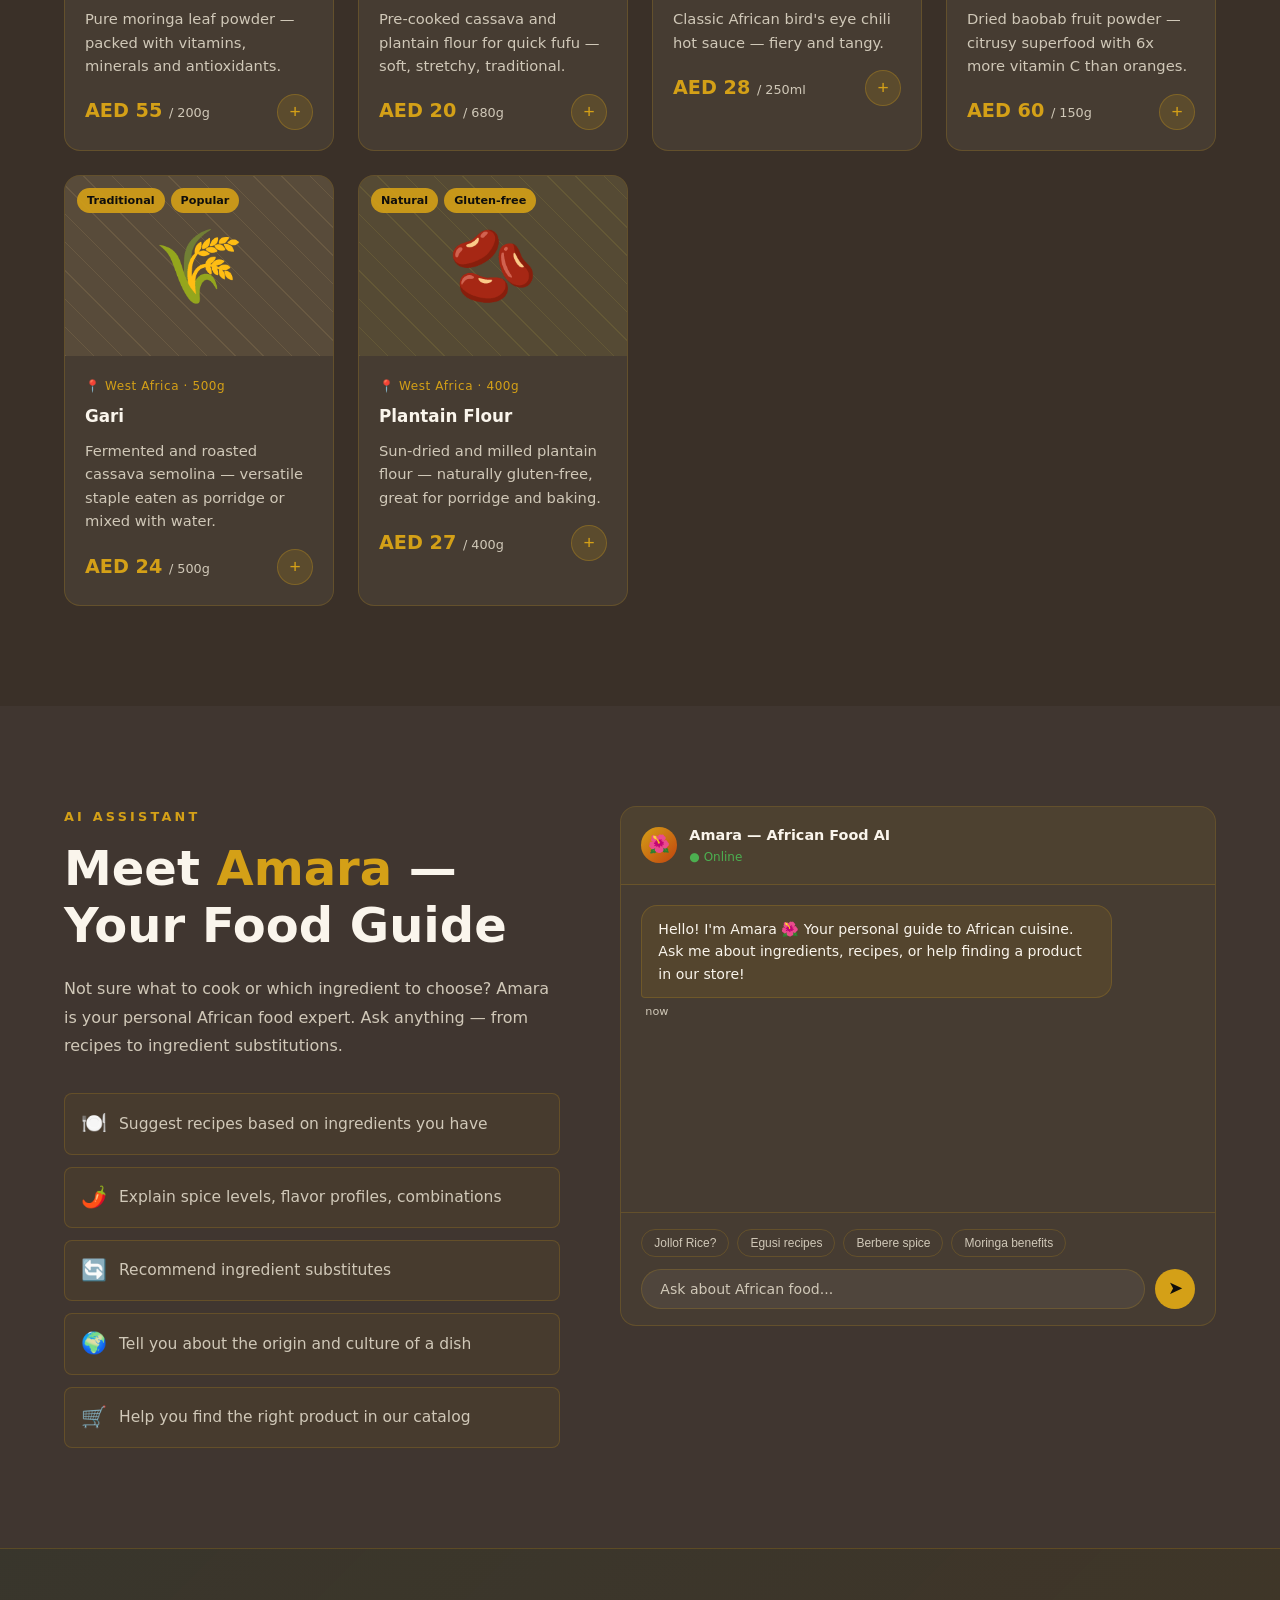
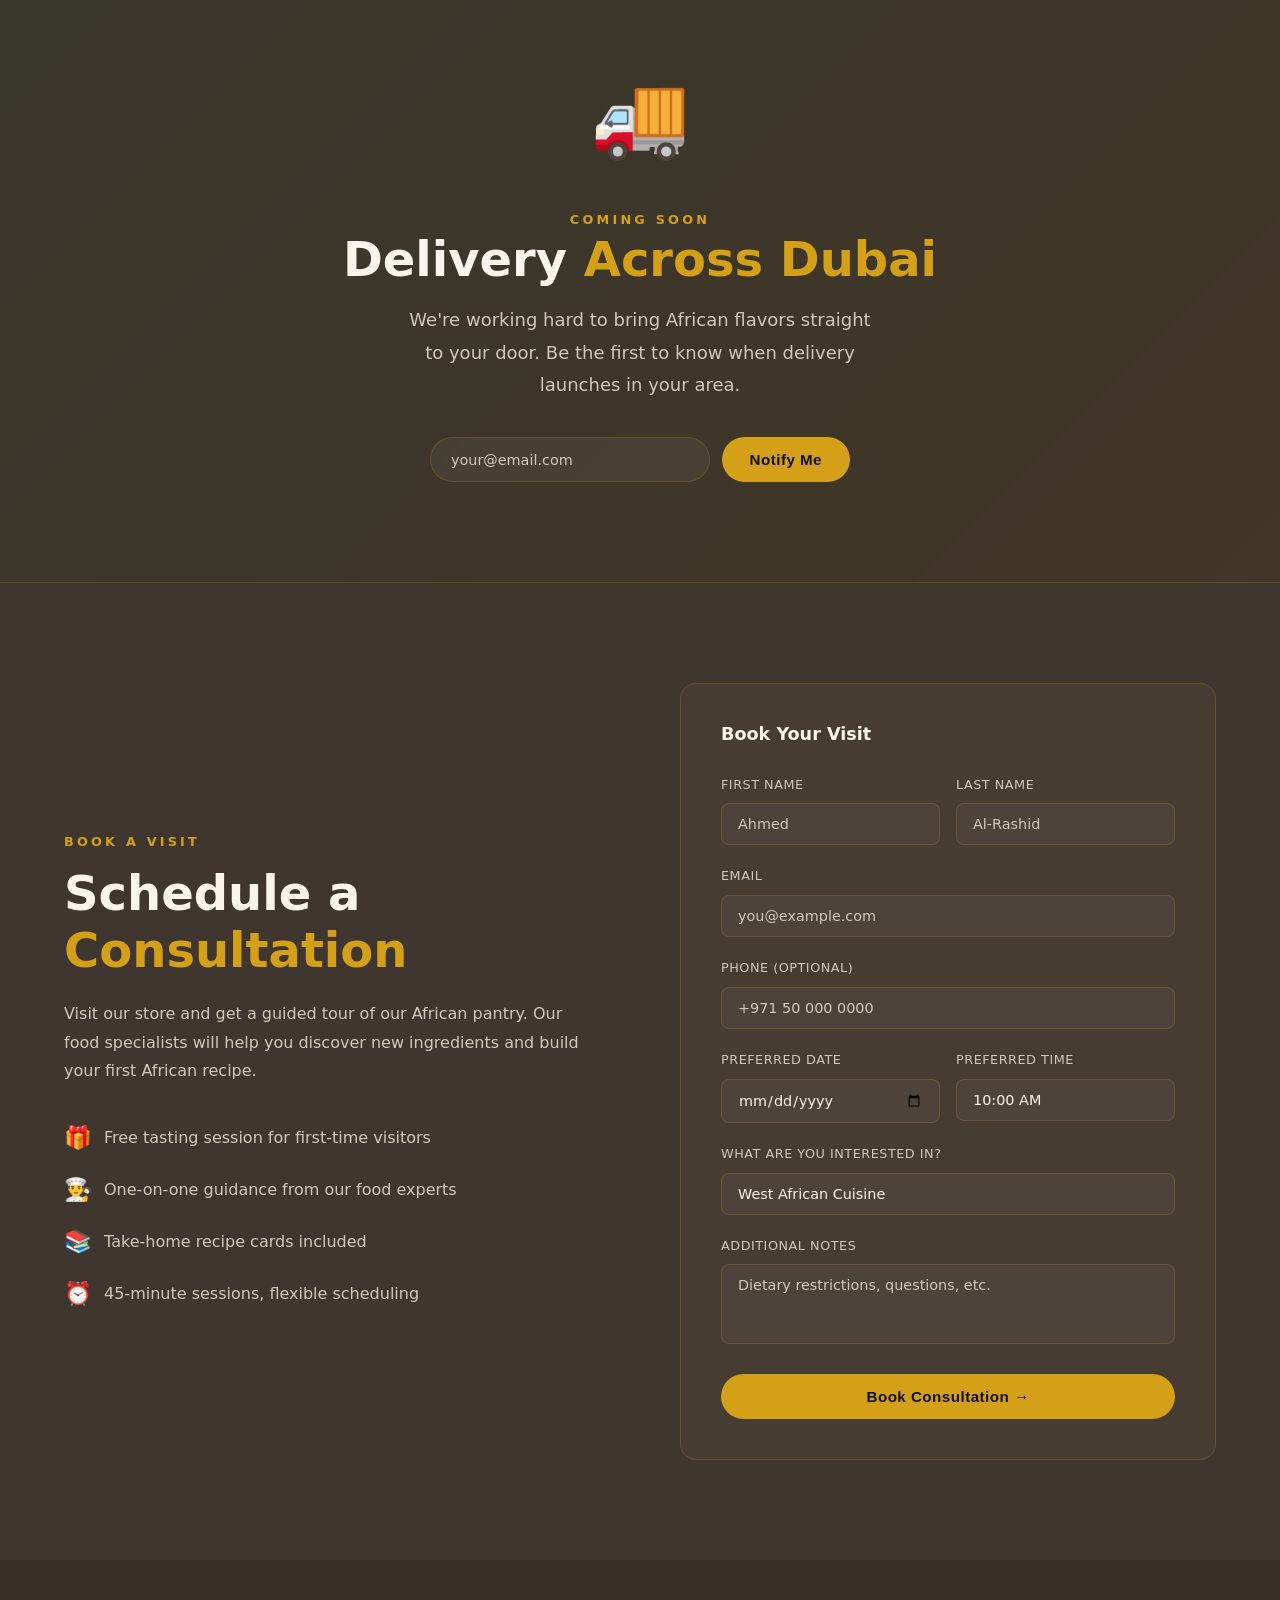
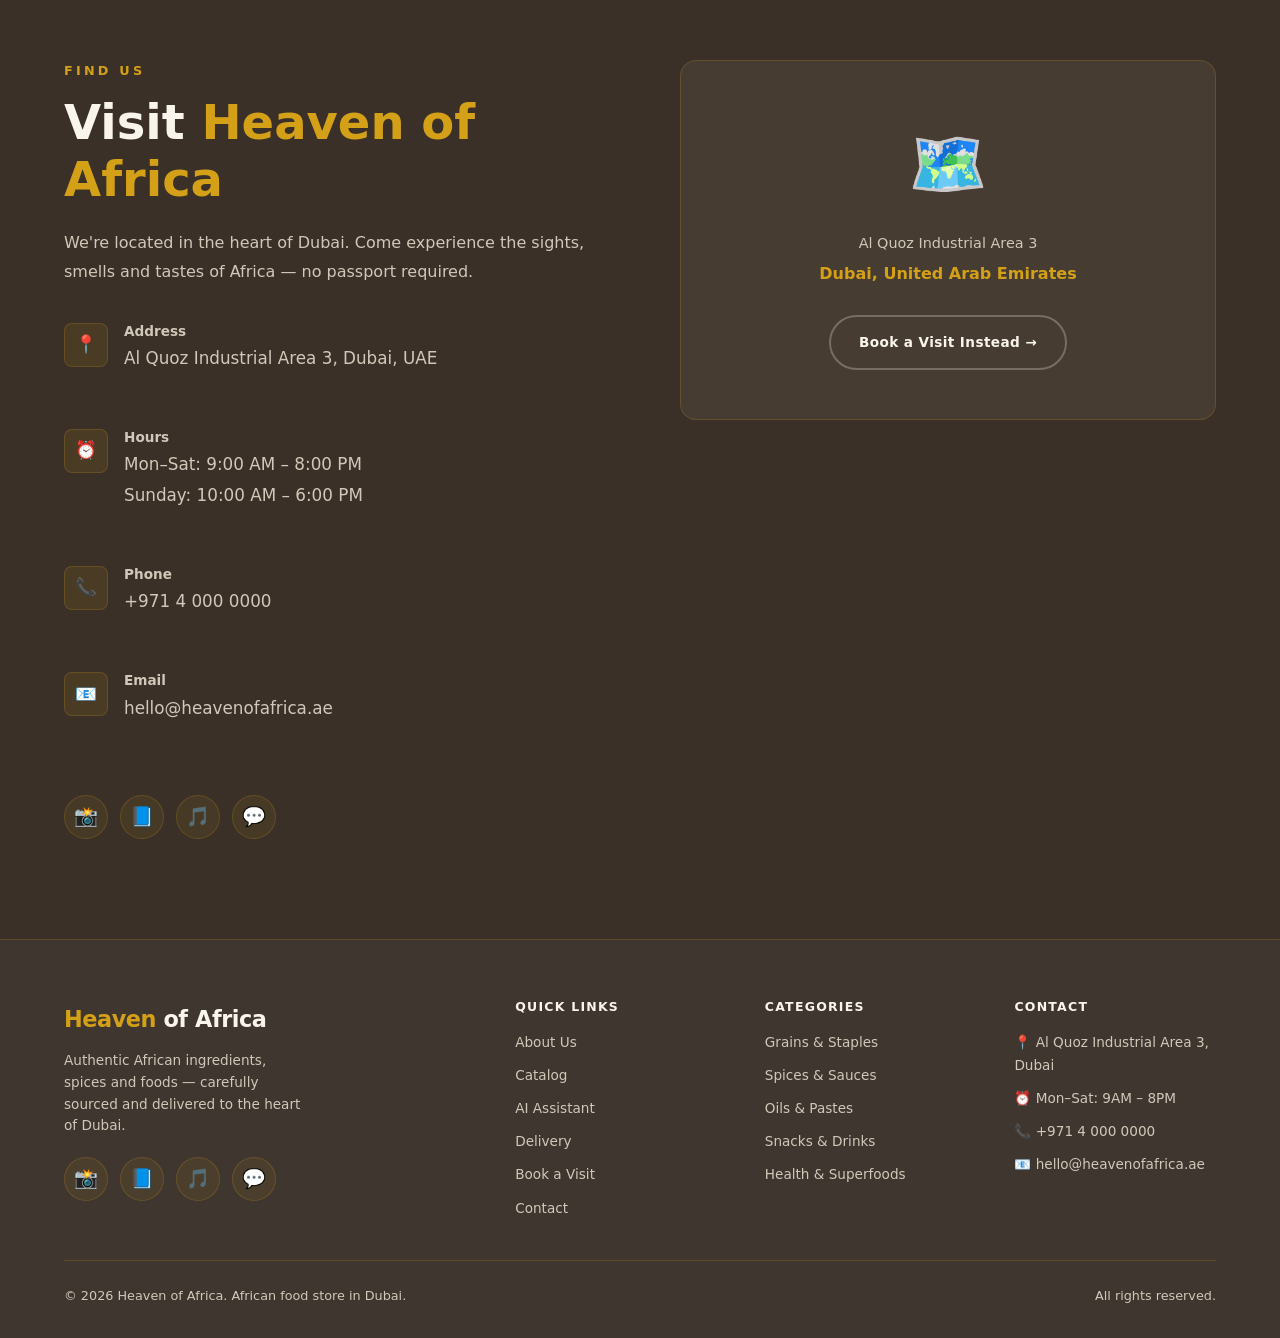
==== commit a3af6b22: "Add hero photo, product images, OpenAI chat, multi-column footer, SEO meta tags" ====
--- a/index.html
+++ b/index.html
@@ -4,7 +4,13 @@
   <meta charset="UTF-8" />
   <meta name="viewport" content="width=device-width, initial-scale=1.0" />
   <title>Heaven of Africa — African Food Store, Dubai</title>
-  <link rel="stylesheet" href="css/style.css?v=6" />
+  <meta name="description" content="Heaven of Africa — authentic African ingredients, spices and foods in Dubai. Shop Jollof Rice Mix, Egusi Seeds, Moringa Powder and more." />
+  <meta name="keywords" content="African food Dubai, African spices, Jollof rice, Egusi seeds, Moringa, African grocery Dubai" />
+  <meta property="og:title" content="Heaven of Africa — African Food Store, Dubai" />
+  <meta property="og:description" content="Authentic ingredients, spices and foods from across the African continent, delivered to the heart of Dubai." />
+  <meta property="og:image" content="assets/hero-bg.png" />
+  <meta property="og:type" content="website" />
+  <link rel="stylesheet" href="css/style.css?v=7" />
   <link rel="icon" href="data:image/svg+xml,<svg xmlns='http://www.w3.org/2000/svg' viewBox='0 0 100 100'><text y='.9em' font-size='90'>🌍</text></svg>" />
 </head>
 <body>
@@ -363,8 +369,52 @@
 <!-- FOOTER -->
 <footer>
   <div class="container">
-    <div class="logo">Heaven <span>of Africa</span></div>
-    <p style="margin-top:8px;">© 2025 Heaven of Africa. African food store in Dubai. All rights reserved.</p>
+    <div class="footer-grid">
+      <div class="footer-col">
+        <div class="logo">Heaven <span>of Africa</span></div>
+        <p>Authentic African ingredients, spices and foods — carefully sourced and delivered to the heart of Dubai.</p>
+        <div class="social-links" style="margin-top:20px;">
+          <div class="social-link" title="Instagram">📸</div>
+          <div class="social-link" title="Facebook">📘</div>
+          <div class="social-link" title="TikTok">🎵</div>
+          <div class="social-link" title="WhatsApp">💬</div>
+        </div>
+      </div>
+      <div class="footer-col">
+        <h4>Quick Links</h4>
+        <ul>
+          <li><a href="#about">About Us</a></li>
+          <li><a href="#catalog">Catalog</a></li>
+          <li><a href="#ai-assistant">AI Assistant</a></li>
+          <li><a href="#delivery">Delivery</a></li>
+          <li><a href="#booking">Book a Visit</a></li>
+          <li><a href="#contact">Contact</a></li>
+        </ul>
+      </div>
+      <div class="footer-col">
+        <h4>Categories</h4>
+        <ul>
+          <li><a href="#catalog">Grains & Staples</a></li>
+          <li><a href="#catalog">Spices & Sauces</a></li>
+          <li><a href="#catalog">Oils & Pastes</a></li>
+          <li><a href="#catalog">Snacks & Drinks</a></li>
+          <li><a href="#catalog">Health & Superfoods</a></li>
+        </ul>
+      </div>
+      <div class="footer-col">
+        <h4>Contact</h4>
+        <ul>
+          <li>📍 Al Quoz Industrial Area 3, Dubai</li>
+          <li>⏰ Mon–Sat: 9AM – 8PM</li>
+          <li>📞 +971 4 000 0000</li>
+          <li>📧 hello@heavenofafrica.ae</li>
+        </ul>
+      </div>
+    </div>
+    <div class="footer-bottom">
+      <span>© 2026 Heaven of Africa. African food store in Dubai.</span>
+      <span>All rights reserved.</span>
+    </div>
   </div>
 </footer>
 
--- a/css/style.css
+++ b/css/style.css
@@ -143,10 +143,11 @@
 .hero-bg {
   position: absolute;
   inset: 0;
-  background:
-    radial-gradient(ellipse 80% 60% at 60% 40%, rgba(193,68,14,0.12) 0%, transparent 60%),
-    radial-gradient(ellipse 60% 80% at 80% 60%, rgba(212,160,23,0.08) 0%, transparent 50%),
-    radial-gradient(ellipse 40% 40% at 20% 80%, rgba(45,106,79,0.1) 0%, transparent 50%);
+  background-image:
+    linear-gradient(to right, rgba(15,14,12,0.92) 0%, rgba(15,14,12,0.65) 55%, rgba(15,14,12,0.35) 100%),
+    url('../assets/hero-bg.png');
+  background-size: cover;
+  background-position: center;
 }
 .hero-pattern {
   position: absolute;
@@ -372,6 +373,20 @@
   position: relative;
   overflow: hidden;
 }
+.prod-img {
+  position: absolute;
+  inset: 0;
+  width: 100%;
+  height: 100%;
+  object-fit: cover;
+  z-index: 0;
+  transition: transform 0.4s ease;
+}
+.product-card:hover .prod-img { transform: scale(1.05); }
+.prod-emoji {
+  position: relative;
+  z-index: 1;
+}
 .product-image::before {
   content: '';
   position: absolute;
@@ -746,12 +761,43 @@
 footer {
   background: var(--bg-section);
   border-top: 1px solid var(--border);
-  padding: 40px 0;
-  text-align: center;
+  padding: 60px 0 32px;
   color: var(--text-muted);
   font-size: 0.85rem;
 }
-footer .logo { display: inline-block; margin-bottom: 12px; }
+.footer-grid {
+  display: grid;
+  grid-template-columns: 2fr 1fr 1fr 1fr;
+  gap: 48px;
+  margin-bottom: 40px;
+}
+.footer-col .logo { display: inline-block; margin-bottom: 12px; }
+.footer-col p { line-height: 1.6; max-width: 240px; }
+.footer-col h4 {
+  color: var(--text);
+  font-size: 0.78rem;
+  font-weight: 700;
+  letter-spacing: 0.1em;
+  text-transform: uppercase;
+  margin-bottom: 16px;
+}
+.footer-col ul {
+  list-style: none;
+  display: flex;
+  flex-direction: column;
+  gap: 10px;
+}
+.footer-col ul li { color: var(--text-muted); }
+.footer-col ul li a { color: var(--text-muted); transition: var(--transition); }
+.footer-col ul li a:hover { color: var(--gold); }
+.footer-bottom {
+  border-top: 1px solid var(--border);
+  padding-top: 24px;
+  display: flex;
+  justify-content: space-between;
+  align-items: center;
+  font-size: 0.8rem;
+}
 
 /* ===== MOBILE MENU ===== */
 .mobile-menu {
@@ -803,6 +849,8 @@
   .hero-stats { gap: 32px; }
   .form-row { grid-template-columns: 1fr; }
   .product-grid { grid-template-columns: repeat(auto-fill, minmax(220px, 1fr)); }
+  .footer-grid { grid-template-columns: 1fr 1fr; gap: 32px; }
+  .footer-bottom { flex-direction: column; gap: 8px; text-align: center; }
 }
 
 @media (max-width: 480px) {
@@ -810,4 +858,5 @@
   .product-image { height: 140px; font-size: 3.5rem; }
   .hero-stats { flex-wrap: wrap; gap: 24px; }
   .booking-form { padding: 24px; }
-}
+  .footer-grid { grid-template-columns: 1fr; }
+}
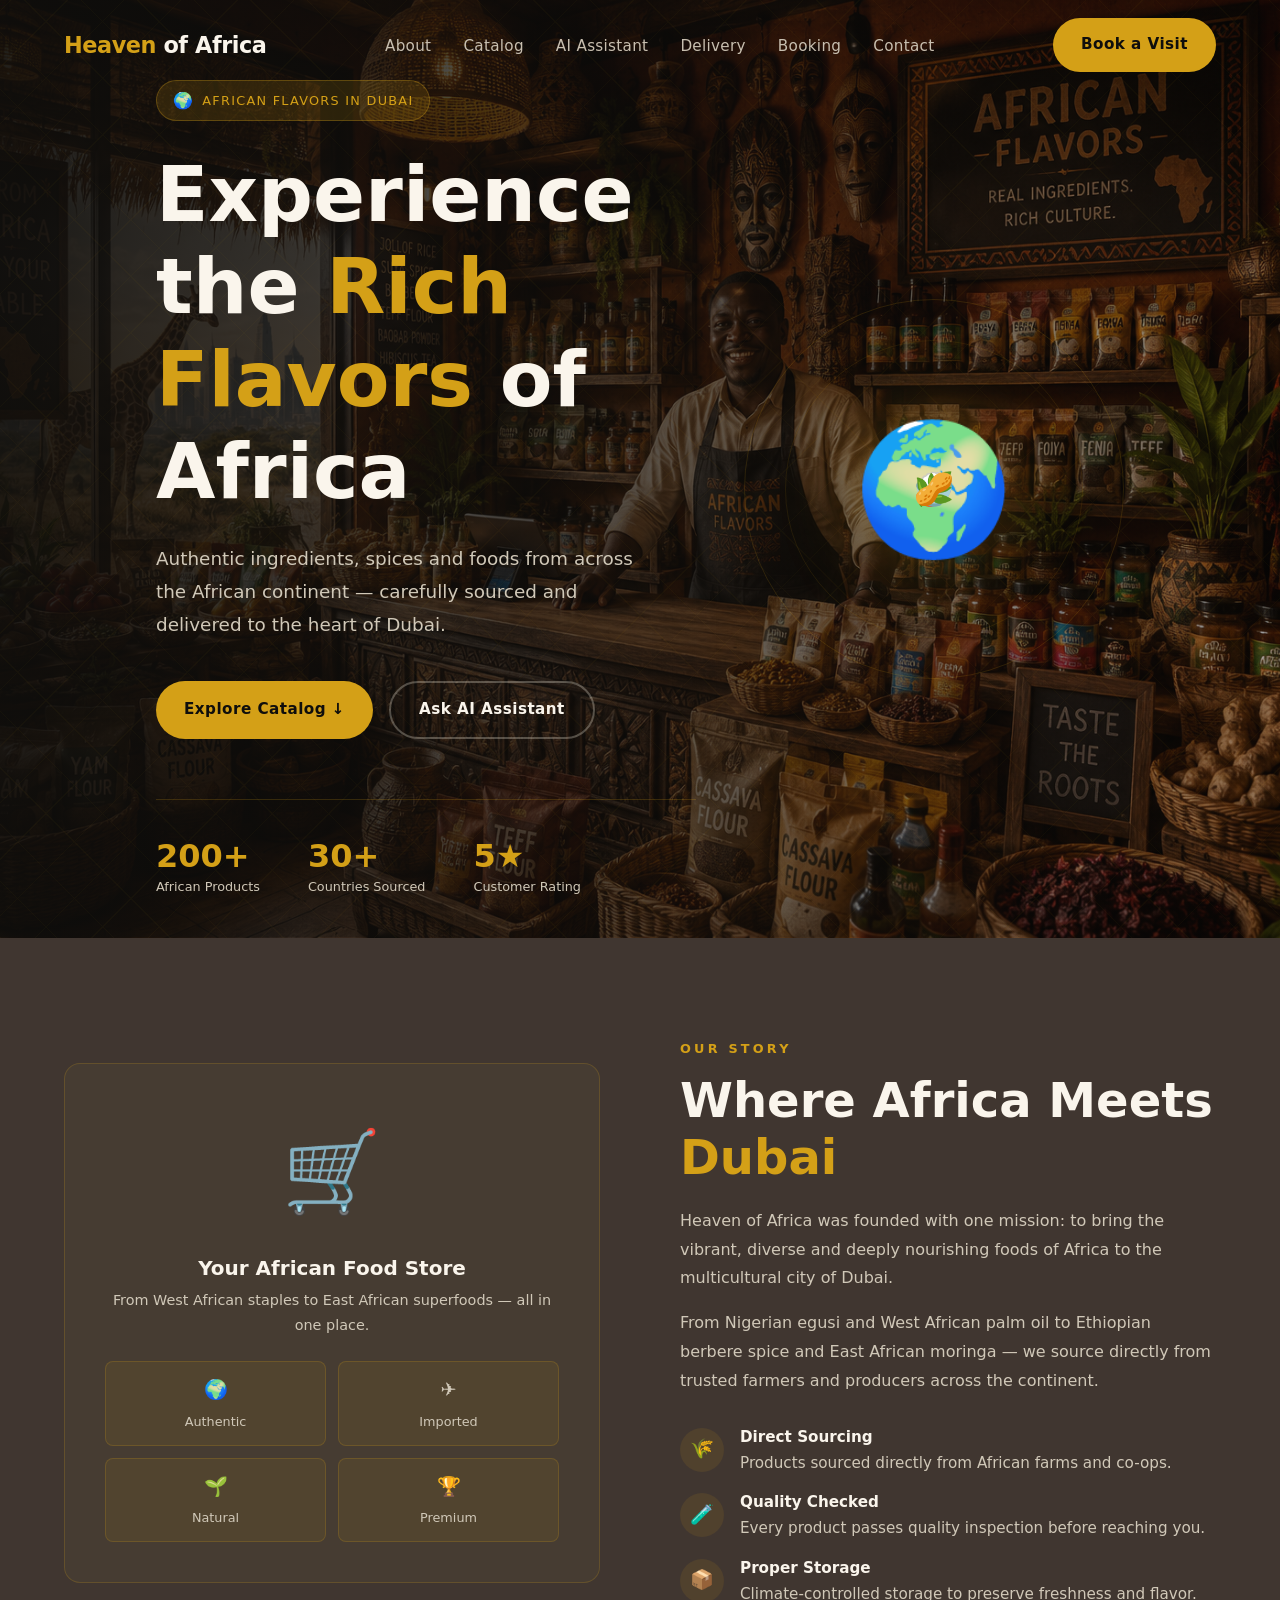
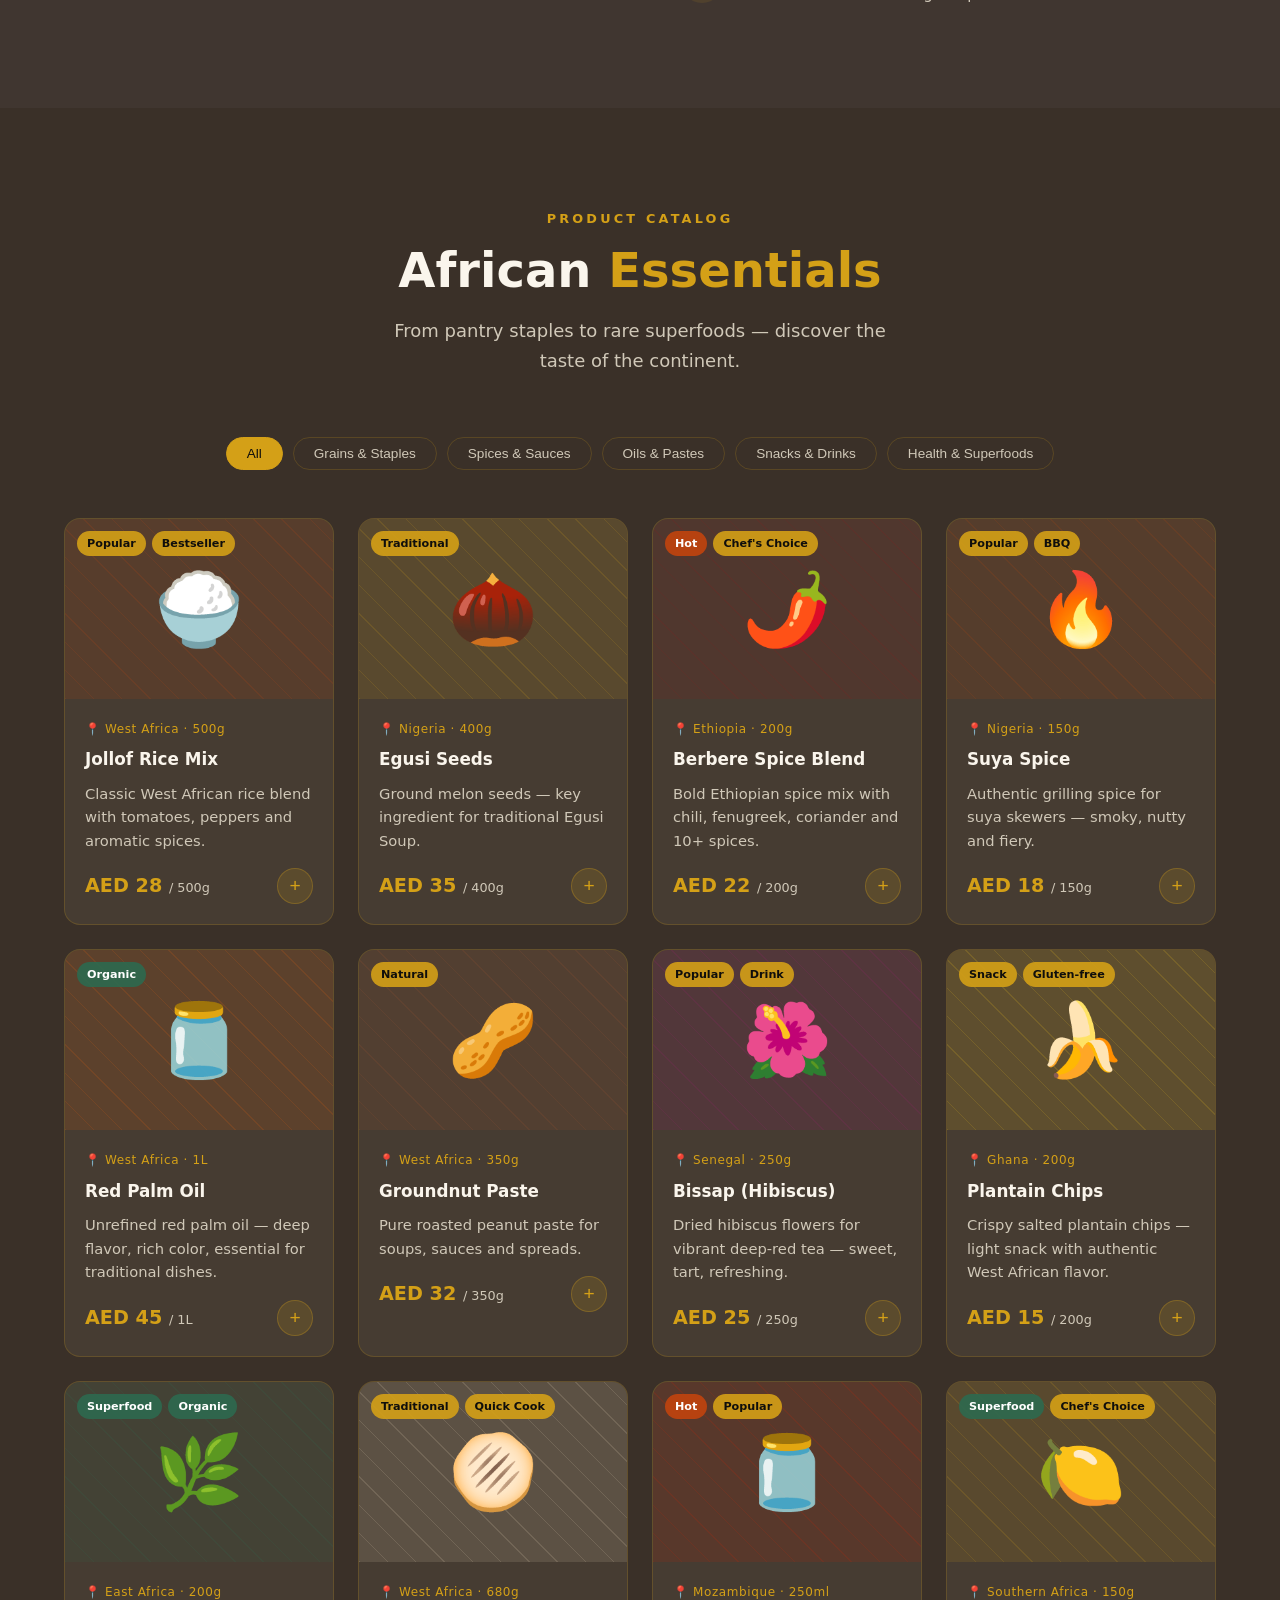
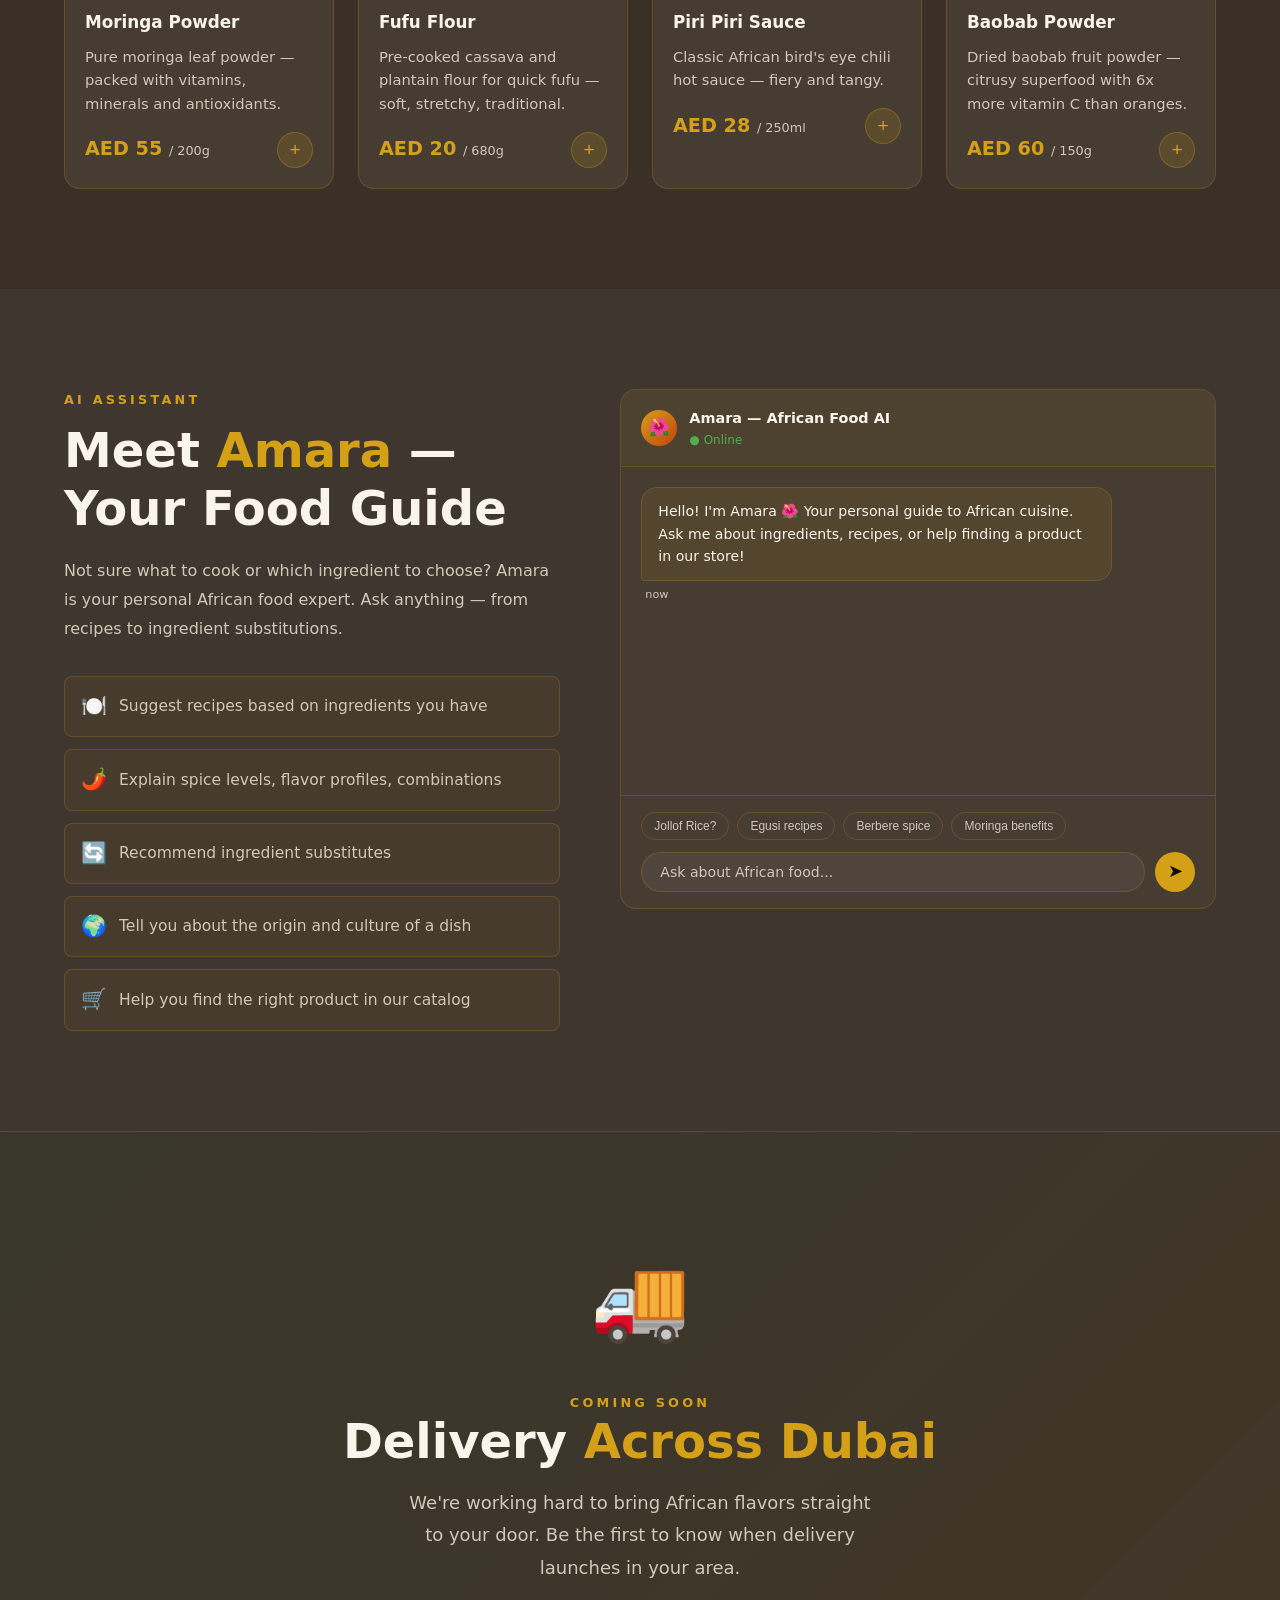
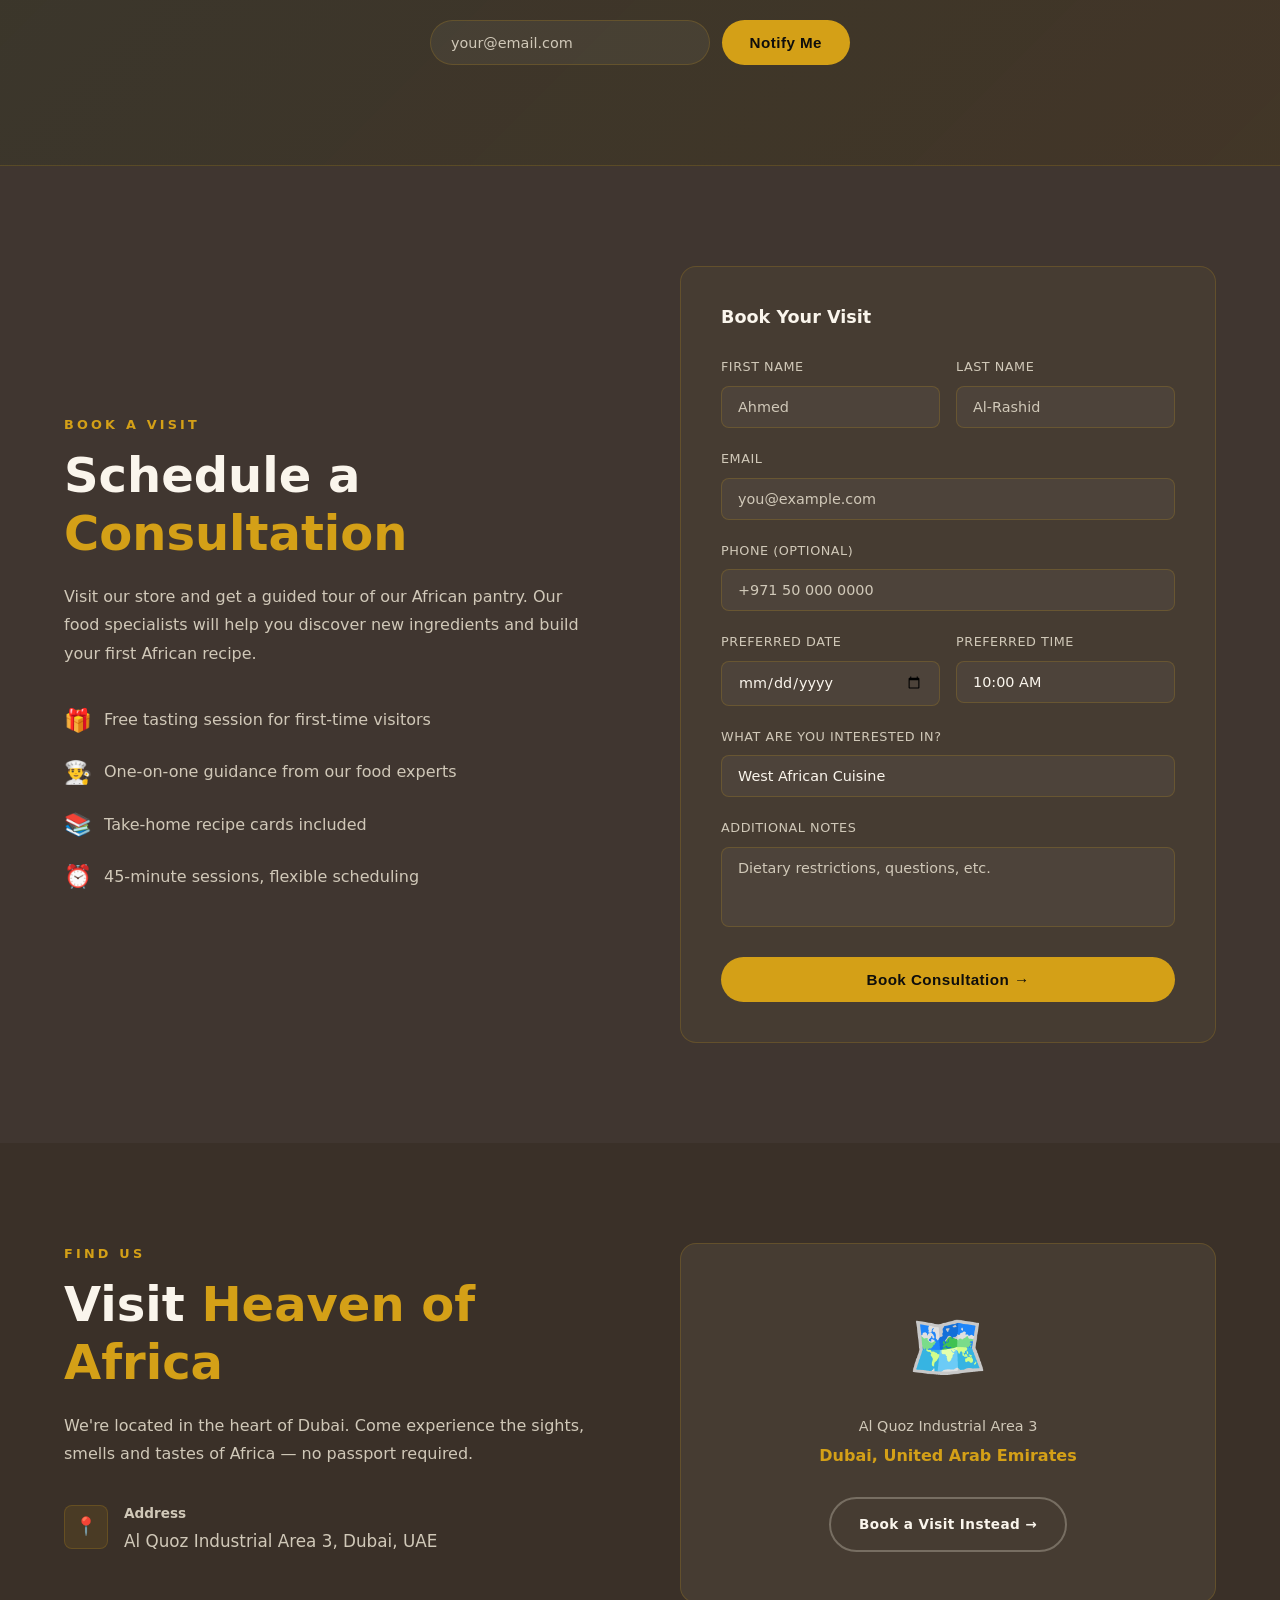
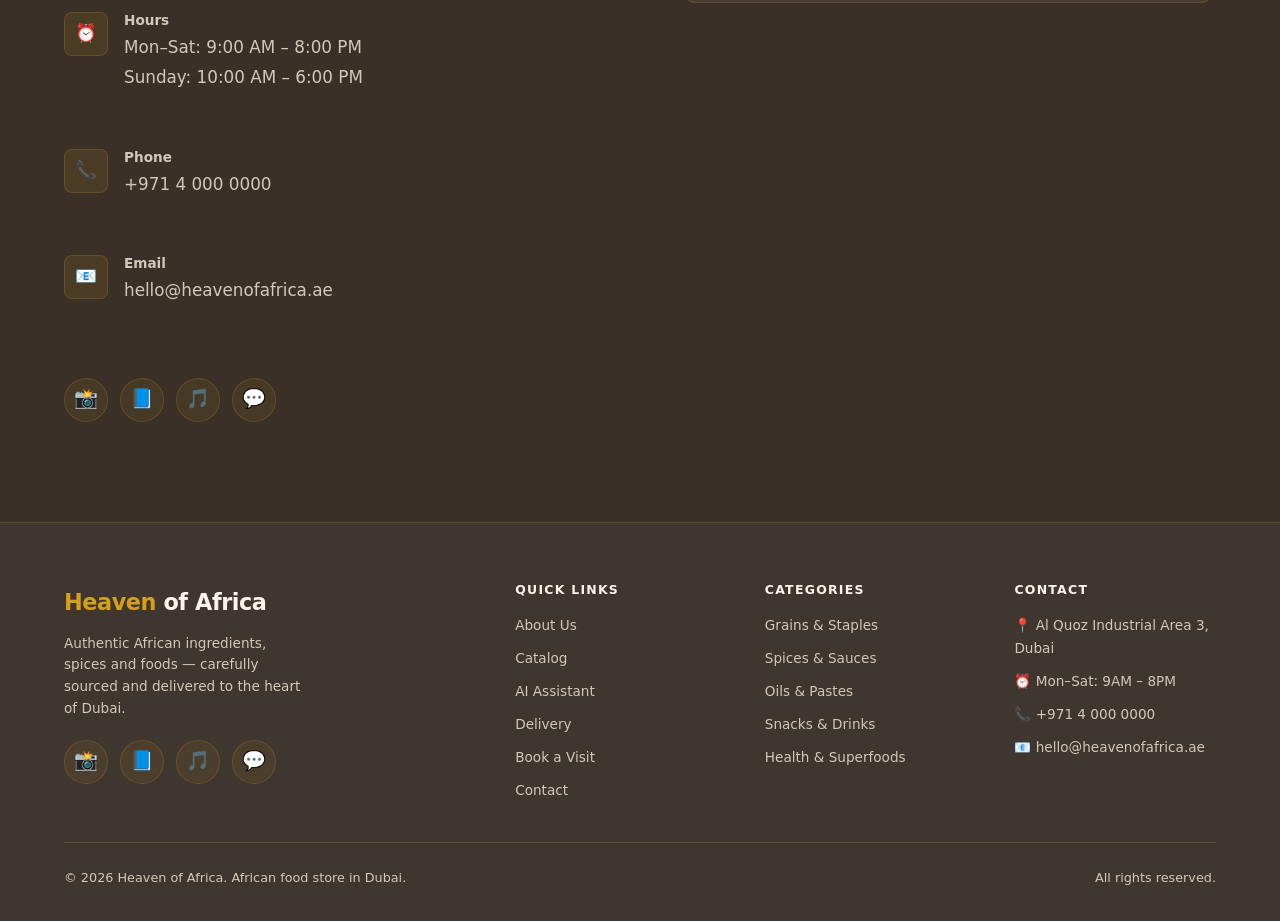
==== commit 9aa3a208: "Fix hero layout: move text left, inline globe, add recipe-writer agent - Move hero text and globe to" ====
--- a/index.html
+++ b/index.html
@@ -75,14 +75,14 @@
         </div>
       </div>
     </div>
-  </div>
-  <div class="hero-visual">
-    <div class="hero-circle">
-      <div class="hero-emoji-center">🌍</div>
-      <div class="orbit-item">🌶️</div>
-      <div class="orbit-item">🍚</div>
-      <div class="orbit-item">🌿</div>
-      <div class="orbit-item">🥜</div>
+    <div class="hero-visual">
+      <div class="hero-circle">
+        <div class="hero-emoji-center">🌍</div>
+        <div class="orbit-item">🌶️</div>
+        <div class="orbit-item">🍚</div>
+        <div class="orbit-item">🌿</div>
+        <div class="orbit-item">🥜</div>
+      </div>
     </div>
   </div>
 </section>
--- a/css/style.css
+++ b/css/style.css
@@ -164,11 +164,18 @@
     transparent 1px, transparent 40px
   );
 }
+#hero .container {
+  display: flex;
+  align-items: center;
+  gap: 48px;
+  padding-top: 80px;
+  padding-bottom: 40px;
+}
 .hero-content {
   position: relative;
   z-index: 2;
-  max-width: 700px;
-  padding-top: 100px;
+  flex: 1;
+  max-width: 540px;
 }
 .hero-badge {
   display: inline-flex;
@@ -209,13 +216,11 @@
 }
 .stat-label { font-size: 0.8rem; color: var(--text-muted); margin-top: 4px; }
 .hero-visual {
-  position: absolute;
-  right: -60px;
-  top: 50%;
-  transform: translateY(-50%);
-  width: 520px;
-  height: 520px;
-  z-index: 1;
+  position: relative;
+  flex-shrink: 0;
+  width: 380px;
+  height: 380px;
+  z-index: 2;
 }
 .hero-circle {
   width: 100%;
@@ -252,8 +257,8 @@
   50% { transform: translateY(-16px); }
 }
 @keyframes orbit {
-  0% { transform: rotate(0deg) translateX(220px) rotate(0deg); }
-  100% { transform: rotate(360deg) translateX(220px) rotate(-360deg); }
+  0% { transform: rotate(0deg) translateX(155px) rotate(0deg); }
+  100% { transform: rotate(360deg) translateX(155px) rotate(-360deg); }
 }
 
 /* ===== ABOUT ===== */
@@ -831,11 +836,12 @@
 
 /* ===== RESPONSIVE ===== */
 @media (max-width: 1024px) {
-  .hero-visual { width: 380px; height: 380px; right: -40px; }
+  .hero-visual { width: 320px; height: 320px; }
+  #hero .container { gap: 32px; }
   .orbit-item { font-size: 1.5rem; }
   @keyframes orbit {
-    0% { transform: rotate(0deg) translateX(160px) rotate(0deg); }
-    100% { transform: rotate(360deg) translateX(160px) rotate(-360deg); }
+    0% { transform: rotate(0deg) translateX(125px) rotate(0deg); }
+    100% { transform: rotate(360deg) translateX(125px) rotate(-360deg); }
   }
 }
 
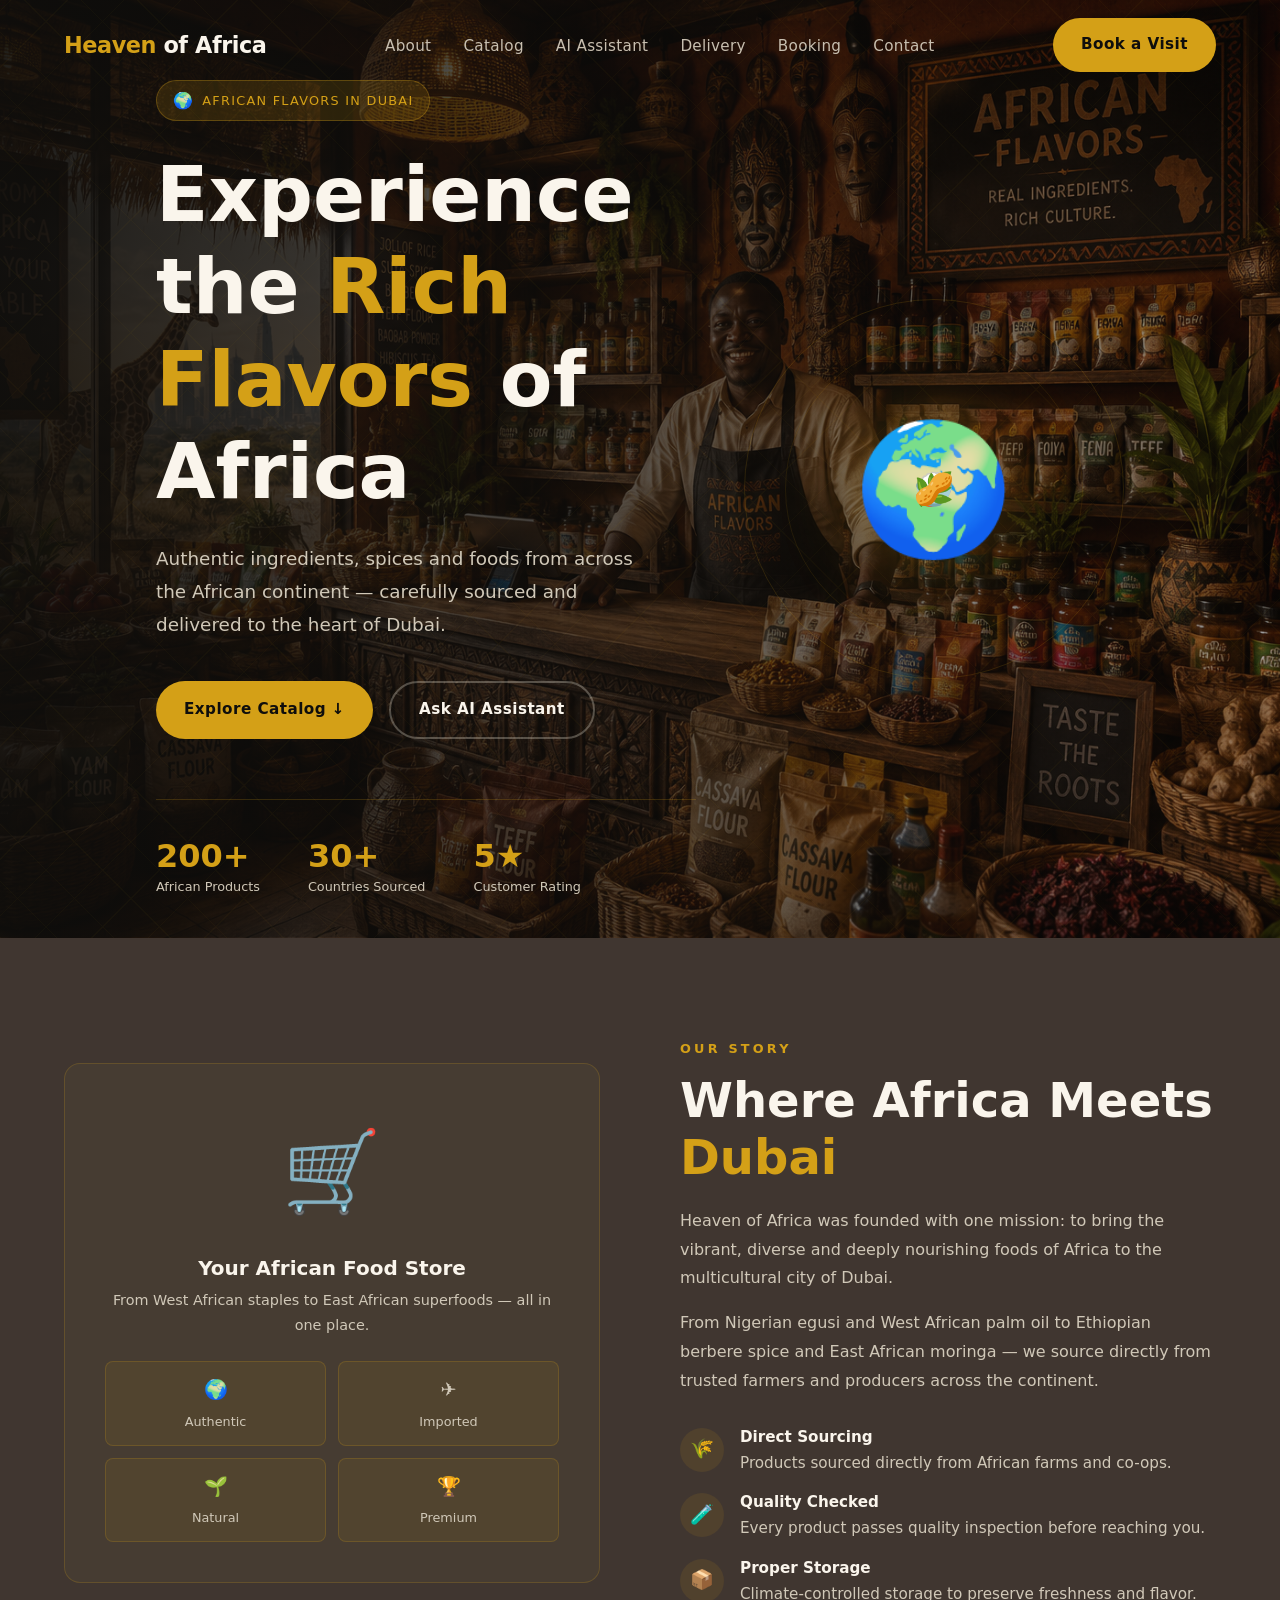
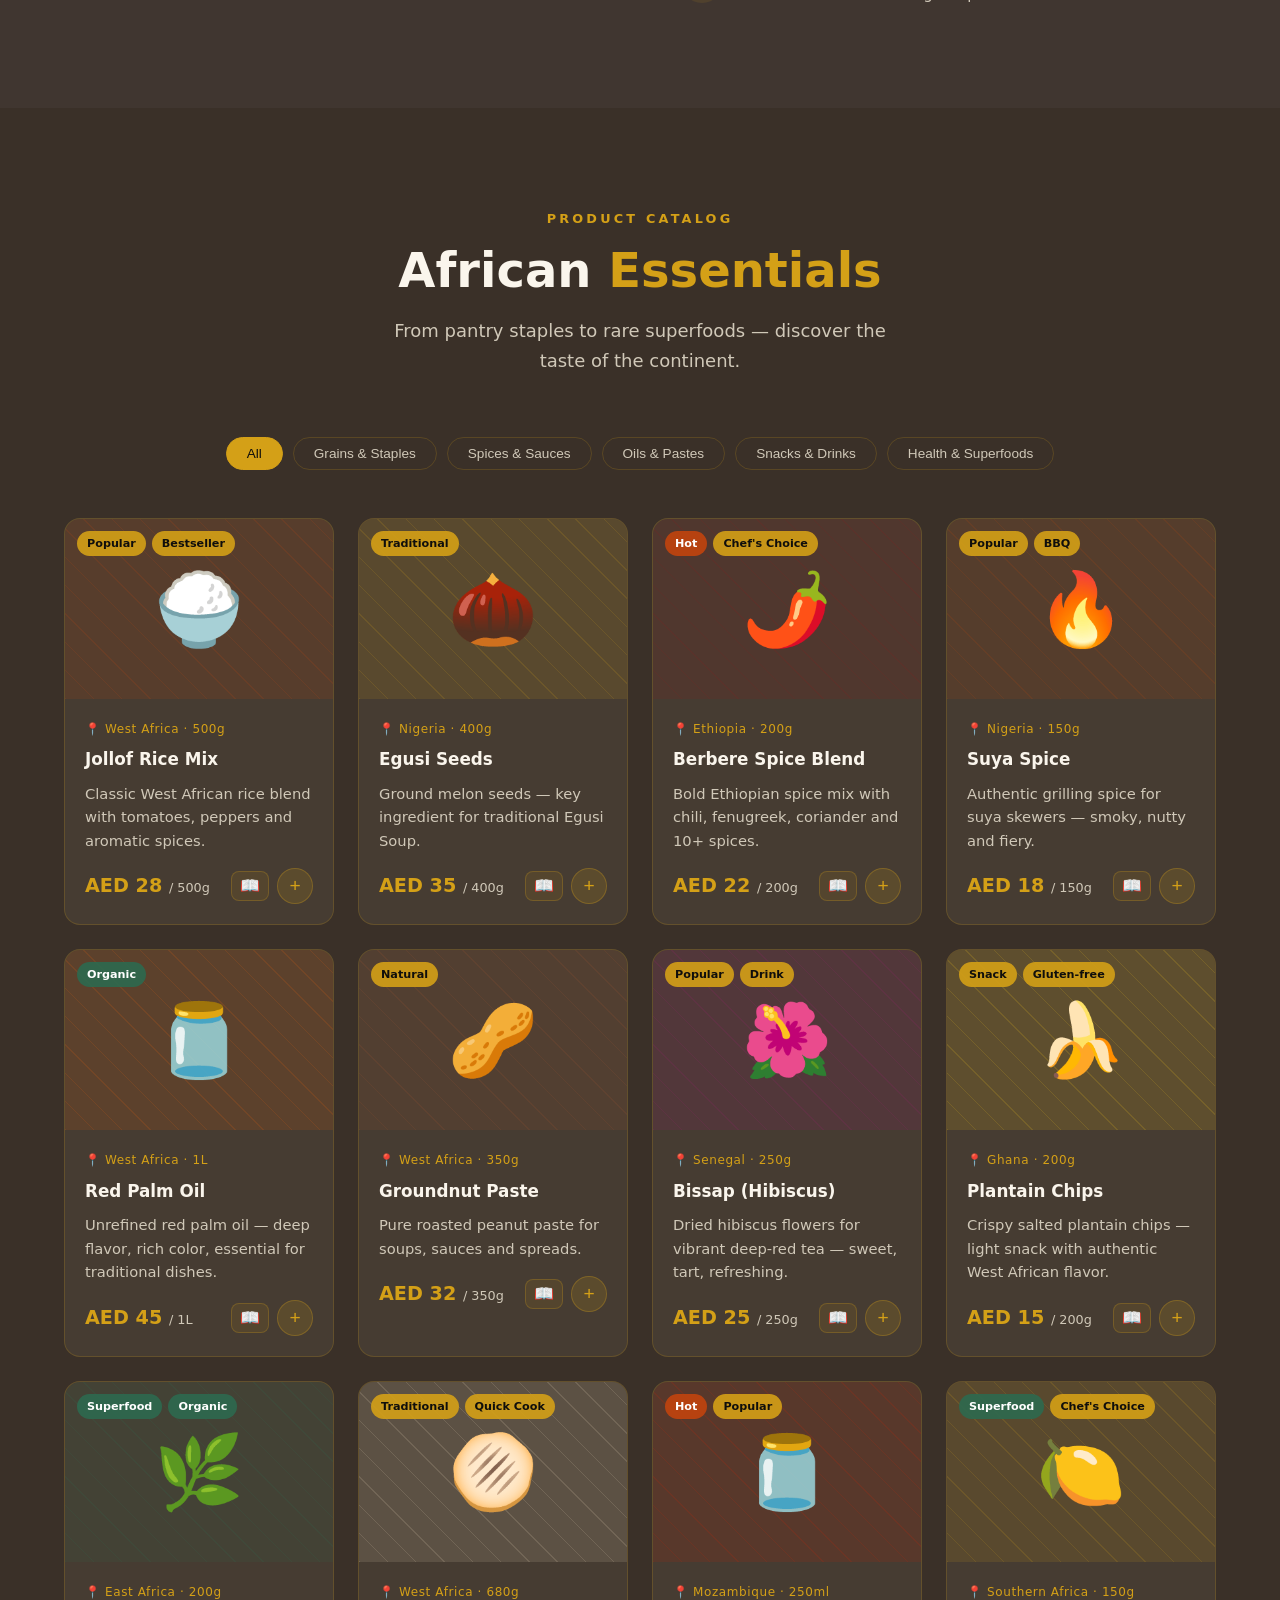
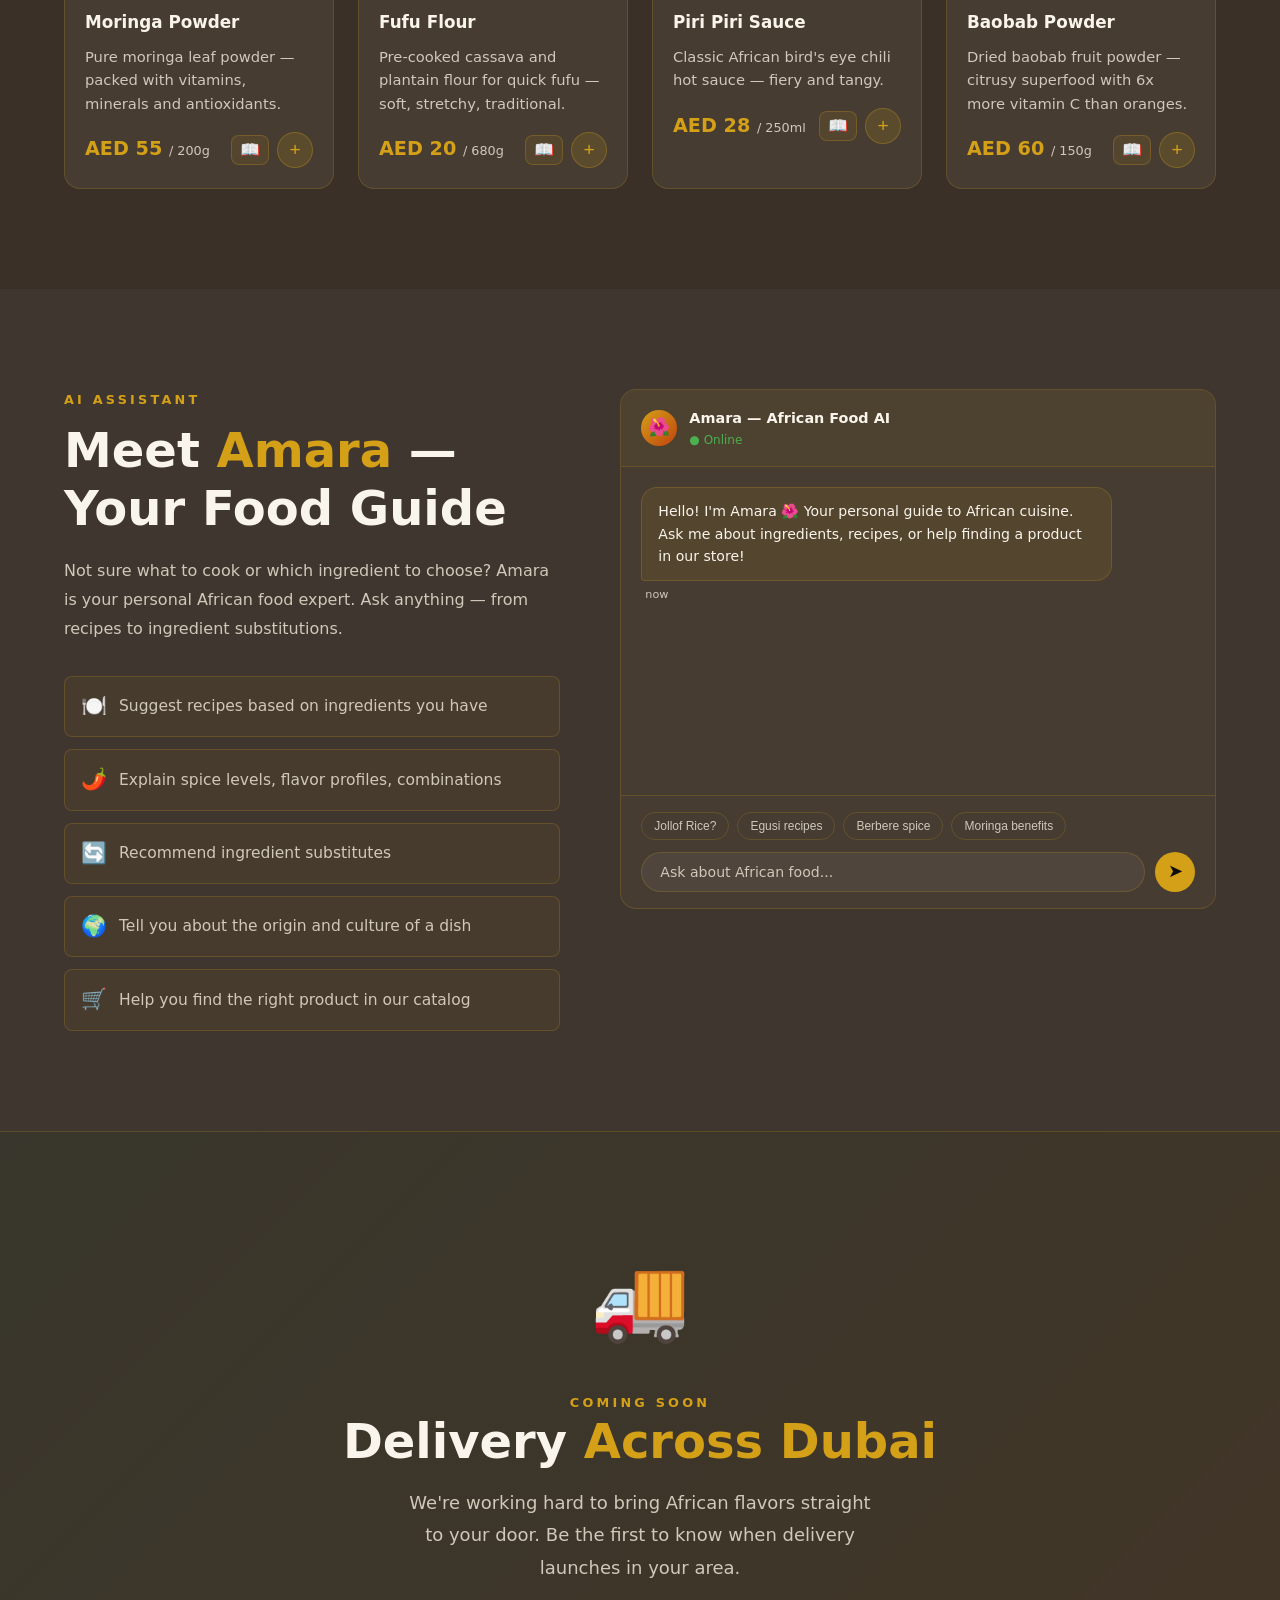
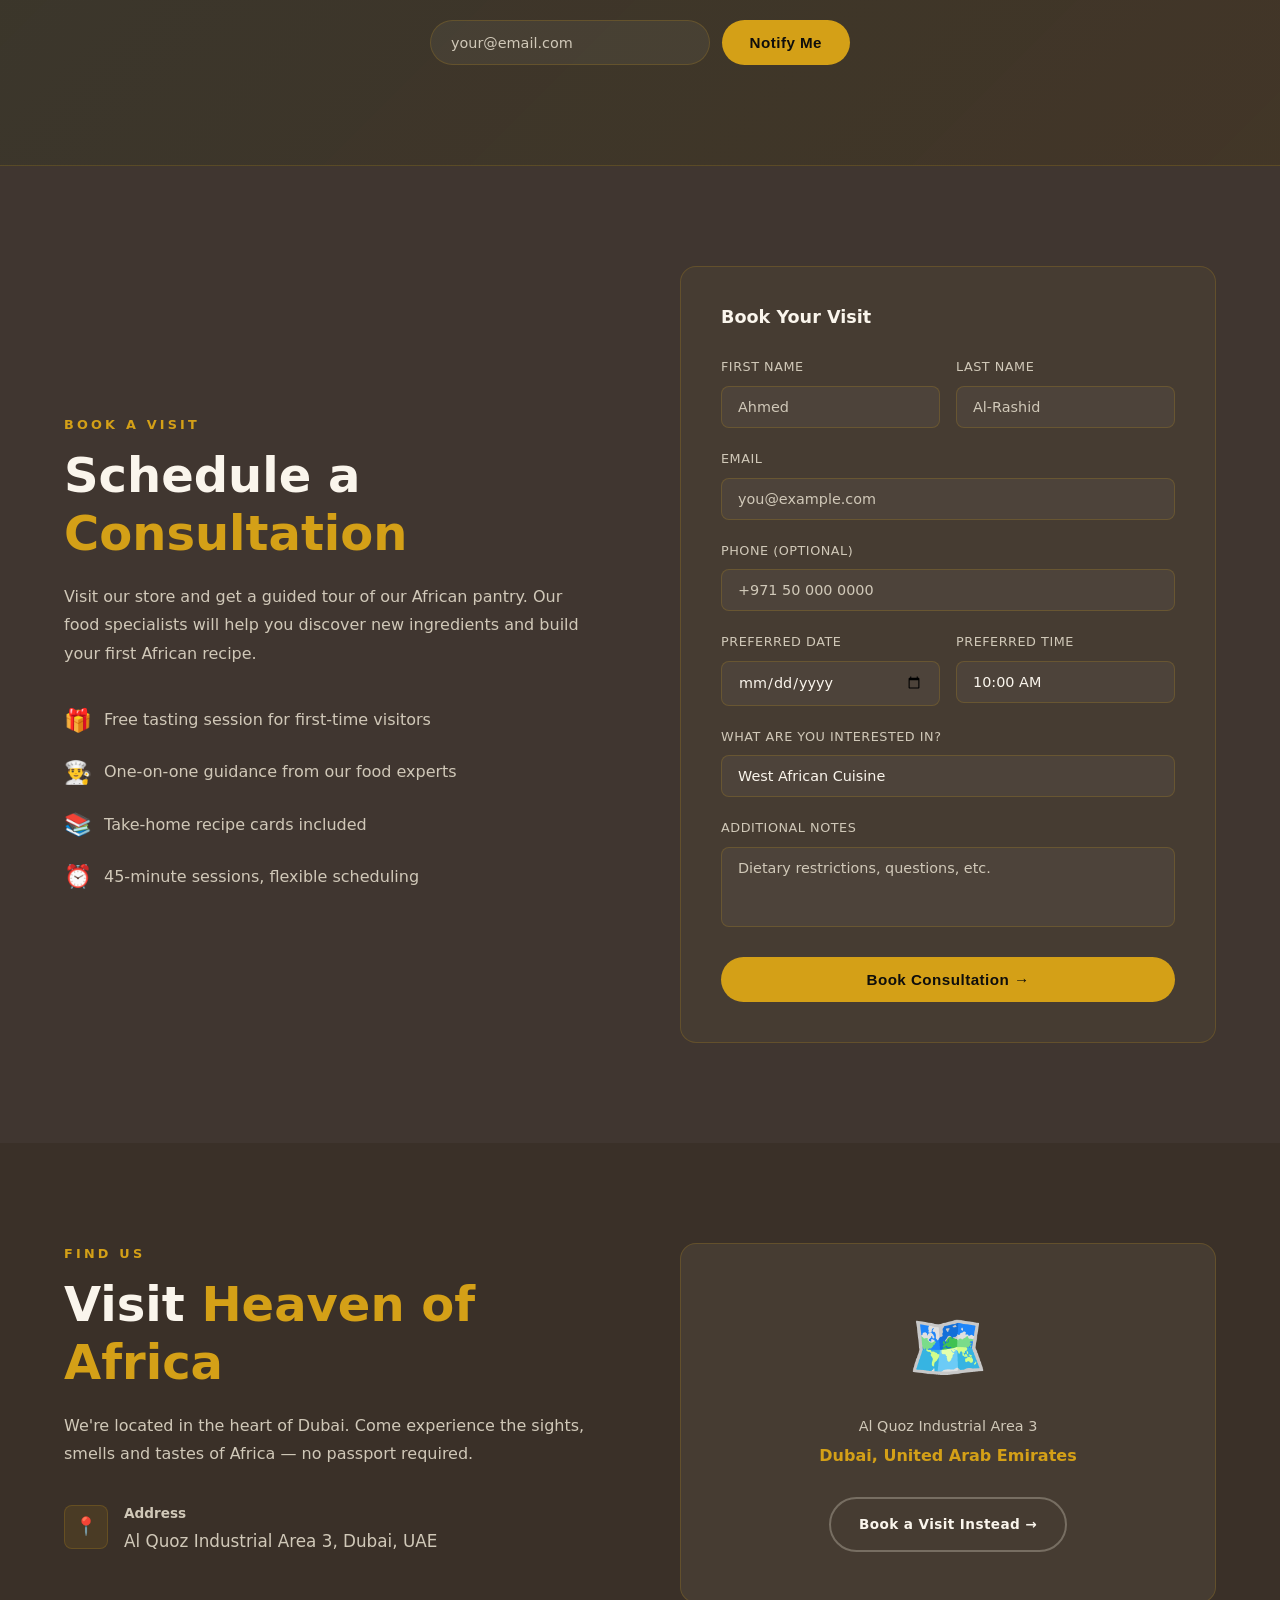
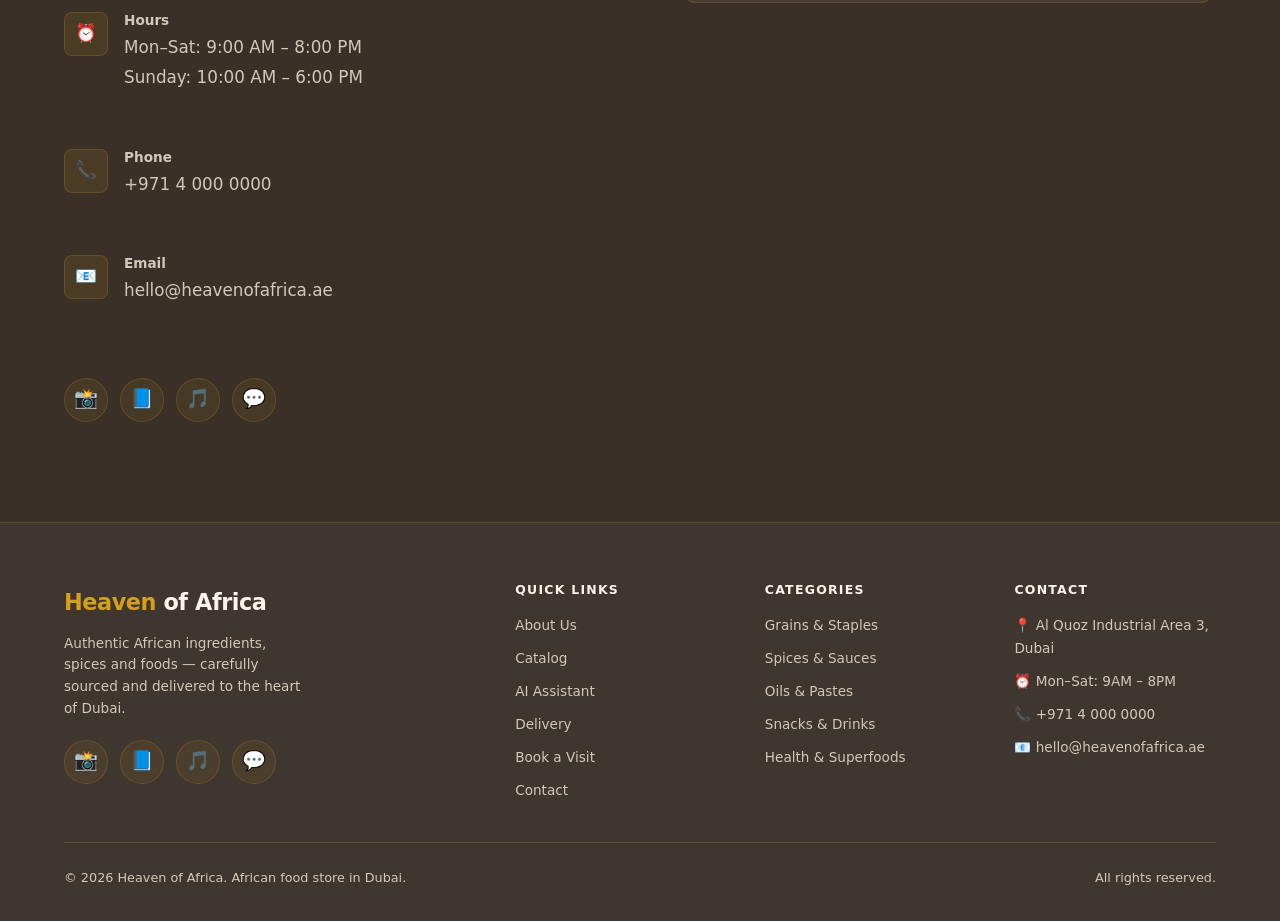
==== commit 7430e2a0: "Add recipe modal: book button on product cards opens recipe popup - Add loadRecipes() to fetch repor" ====
--- a/index.html
+++ b/index.html
@@ -418,6 +418,14 @@
   </div>
 </footer>
 
-<script src="js/main.js"></script>
+<!-- RECIPE MODAL -->
+<div id="recipeModal" class="recipe-modal-overlay">
+  <div class="recipe-modal">
+    <button class="recipe-modal-close" id="recipeModalClose">✕</button>
+    <div id="recipeModalContent"></div>
+  </div>
+</div>
+
+<script src="js/main.js?v=2"></script>
 </body>
 </html>
--- a/css/style.css
+++ b/css/style.css
@@ -866,3 +866,100 @@
   .booking-form { padding: 24px; }
   .footer-grid { grid-template-columns: 1fr; }
 }
+
+/* ===== RECIPE BUTTON ===== */
+.product-footer-actions { display: flex; gap: 8px; align-items: center; }
+.recipe-btn {
+  background: rgba(212,160,23,0.1);
+  border: 1px solid rgba(212,160,23,0.25);
+  border-radius: 8px;
+  padding: 6px 8px;
+  font-size: 1rem;
+  cursor: pointer;
+  line-height: 1;
+  transition: background 0.2s;
+}
+.recipe-btn:hover { background: rgba(212,160,23,0.25); }
+
+/* ===== RECIPE MODAL ===== */
+.recipe-modal-overlay {
+  display: none;
+  position: fixed;
+  inset: 0;
+  background: rgba(0,0,0,0.75);
+  z-index: 2000;
+  align-items: center;
+  justify-content: center;
+  padding: 20px;
+}
+.recipe-modal-overlay.open { display: flex; }
+.recipe-modal {
+  background: #1C1A16;
+  border: 1px solid var(--border);
+  border-radius: 16px;
+  width: 100%;
+  max-width: 540px;
+  max-height: 85vh;
+  overflow-y: auto;
+  padding: 32px;
+  position: relative;
+  scrollbar-width: thin;
+  scrollbar-color: var(--gold) transparent;
+}
+.recipe-modal-close {
+  position: absolute;
+  top: 16px;
+  right: 16px;
+  background: rgba(255,255,255,0.07);
+  border: none;
+  border-radius: 50%;
+  width: 32px;
+  height: 32px;
+  font-size: 1rem;
+  color: var(--text);
+  cursor: pointer;
+  display: flex;
+  align-items: center;
+  justify-content: center;
+  transition: background 0.2s;
+}
+.recipe-modal-close:hover { background: rgba(255,255,255,0.14); }
+.rm-header { margin-bottom: 24px; }
+.rm-badges { display: flex; flex-wrap: wrap; gap: 8px; margin-bottom: 14px; }
+.rm-badge {
+  background: rgba(212,160,23,0.12);
+  border: 1px solid rgba(212,160,23,0.25);
+  color: var(--gold);
+  border-radius: 20px;
+  padding: 3px 12px;
+  font-size: 0.8rem;
+  font-weight: 600;
+}
+.rm-title { font-size: 1.5rem; font-weight: 800; margin-bottom: 10px; color: var(--text); }
+.rm-desc { color: var(--text-muted); font-size: 0.95rem; line-height: 1.7; }
+.rm-section { margin-bottom: 24px; }
+.rm-section h3 { font-size: 0.85rem; text-transform: uppercase; letter-spacing: 0.08em; color: var(--gold); margin-bottom: 12px; }
+.rm-ingredients { list-style: none; padding: 0; margin: 0; display: flex; flex-direction: column; gap: 8px; }
+.rm-ingredients li { color: var(--text-muted); font-size: 0.95rem; padding: 6px 0; border-bottom: 1px solid var(--border); display: flex; align-items: center; gap: 8px; }
+.rm-ingredients li strong { color: var(--text); }
+.rm-in-store strong { color: var(--gold); }
+.rm-store-tag {
+  font-size: 0.7rem;
+  background: rgba(212,160,23,0.12);
+  color: var(--gold);
+  border-radius: 4px;
+  padding: 1px 6px;
+  white-space: nowrap;
+}
+.rm-steps { padding-left: 20px; margin: 0; display: flex; flex-direction: column; gap: 10px; }
+.rm-steps li { color: var(--text-muted); font-size: 0.95rem; line-height: 1.6; }
+.rm-steps li::marker { color: var(--gold); font-weight: 700; }
+.rm-serving {
+  background: rgba(212,160,23,0.07);
+  border-left: 3px solid var(--gold);
+  padding: 12px 16px;
+  border-radius: 0 8px 8px 0;
+  color: var(--text-muted);
+  font-size: 0.9rem;
+  font-style: italic;
+}
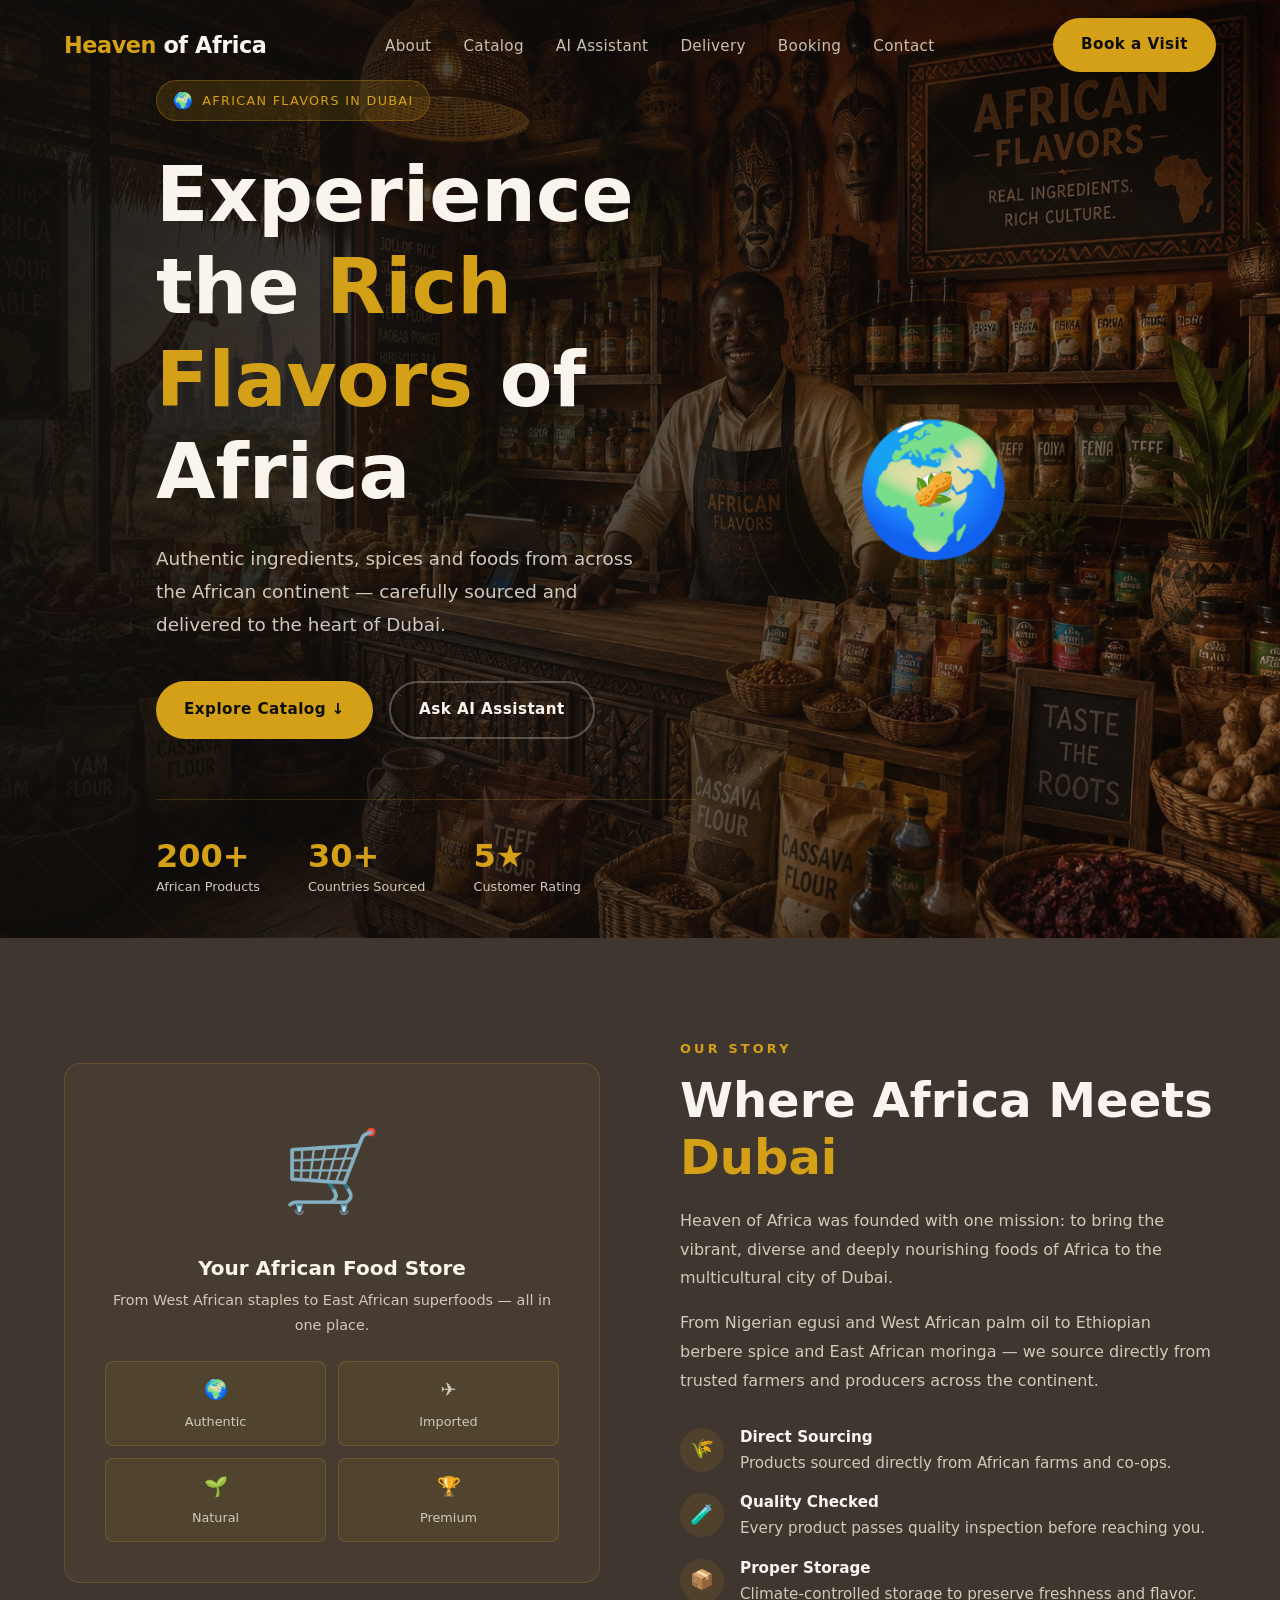
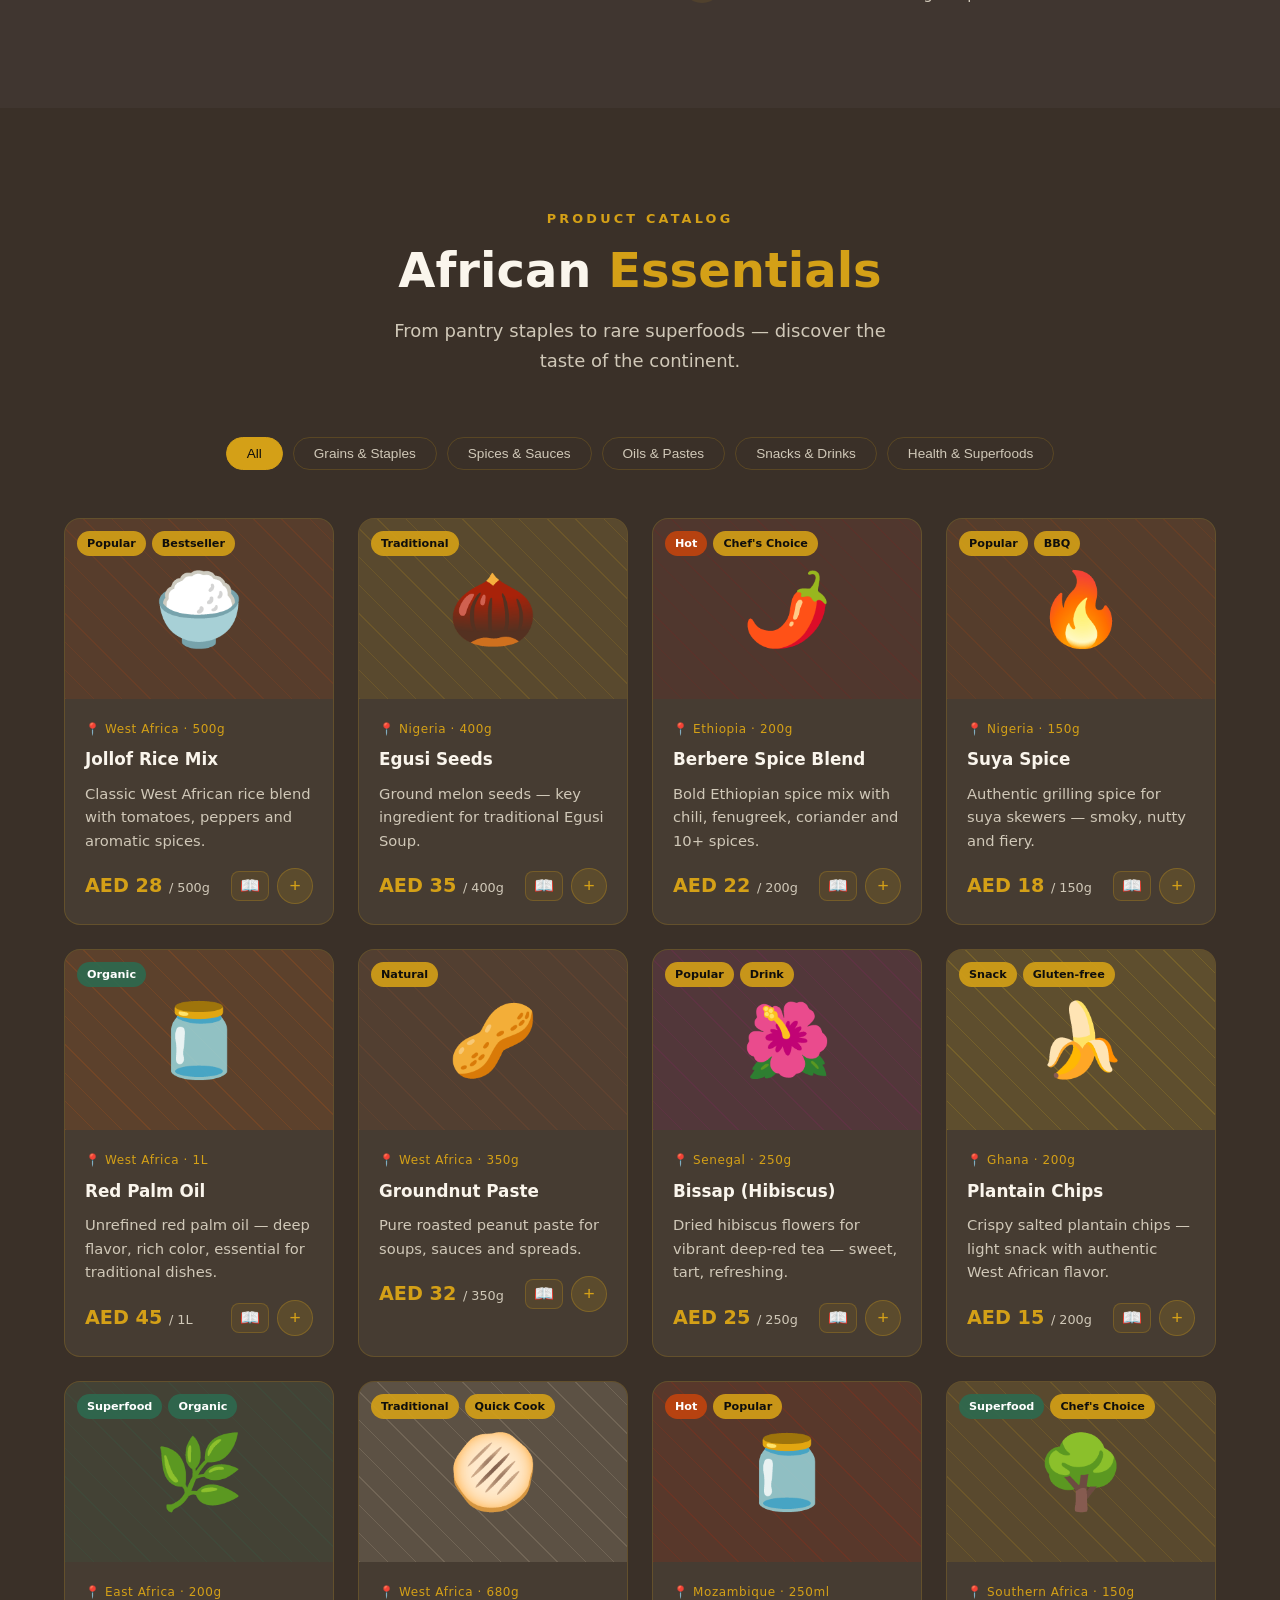
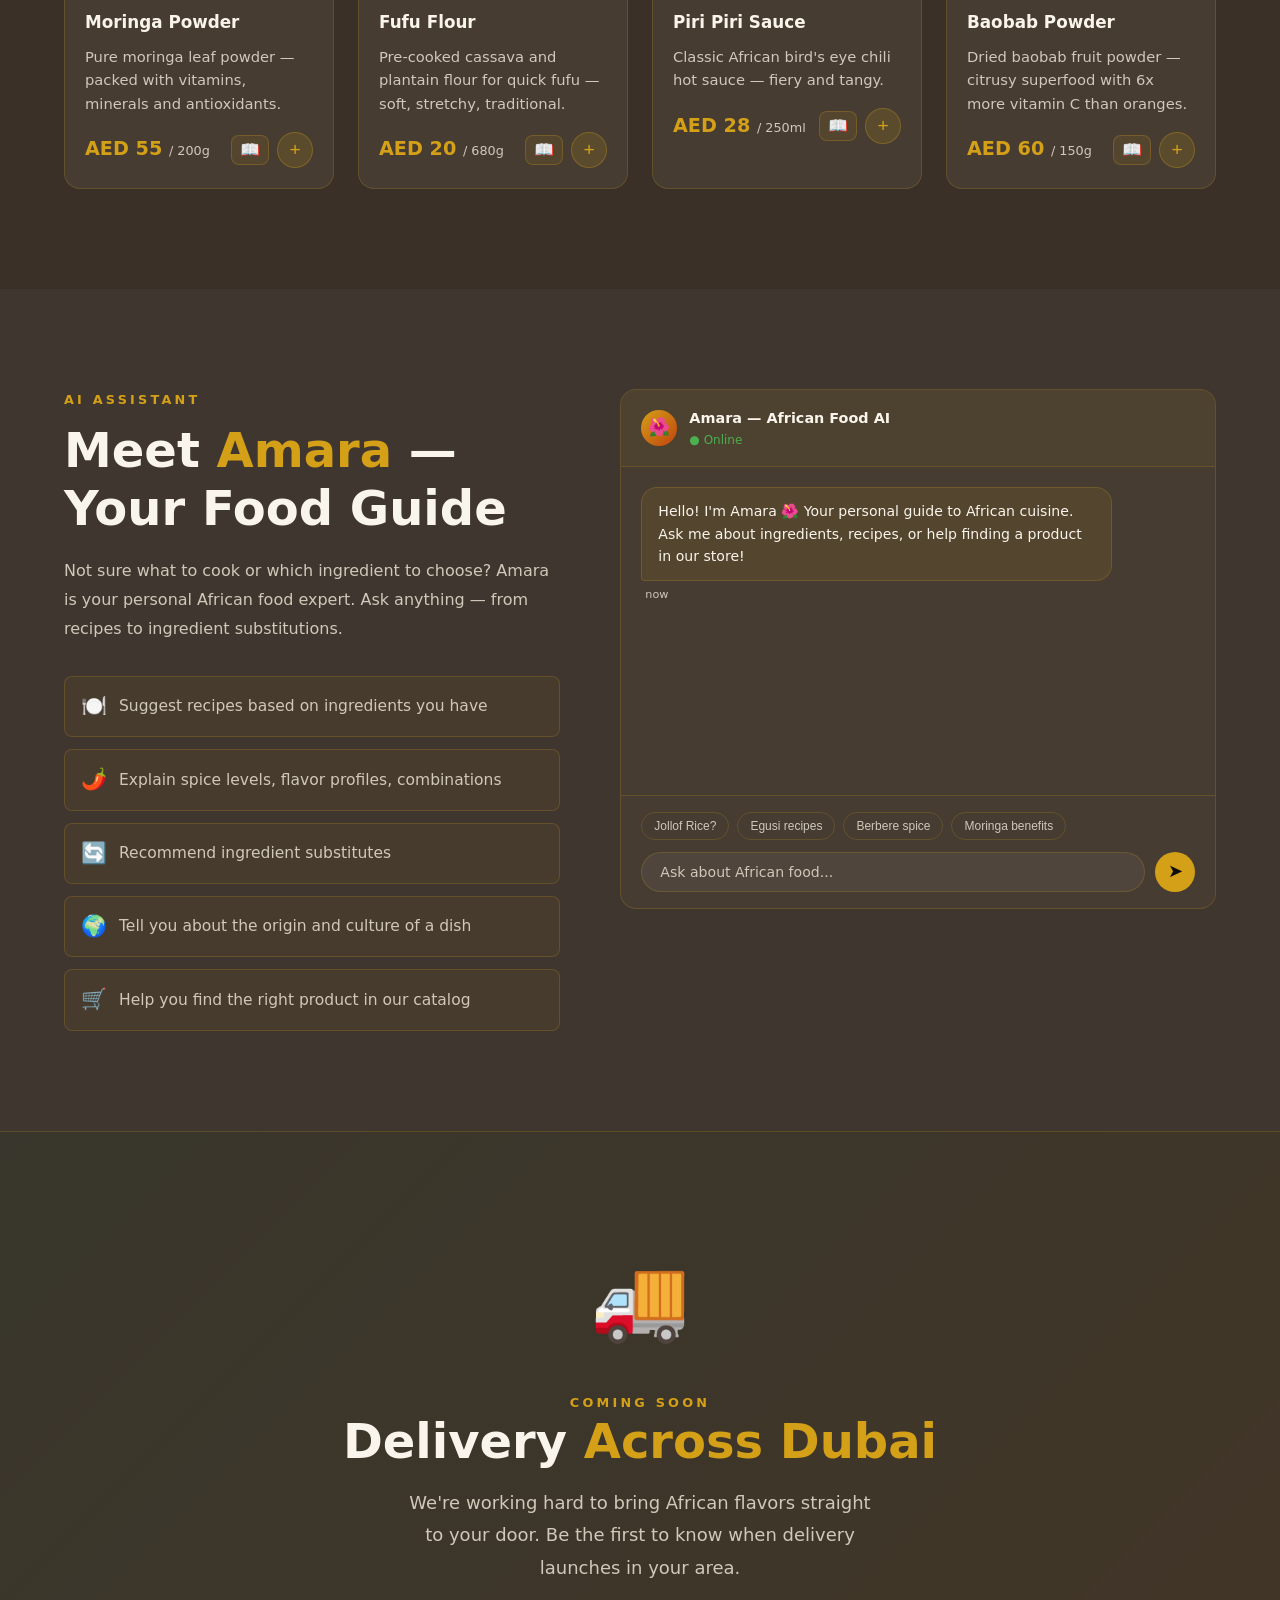
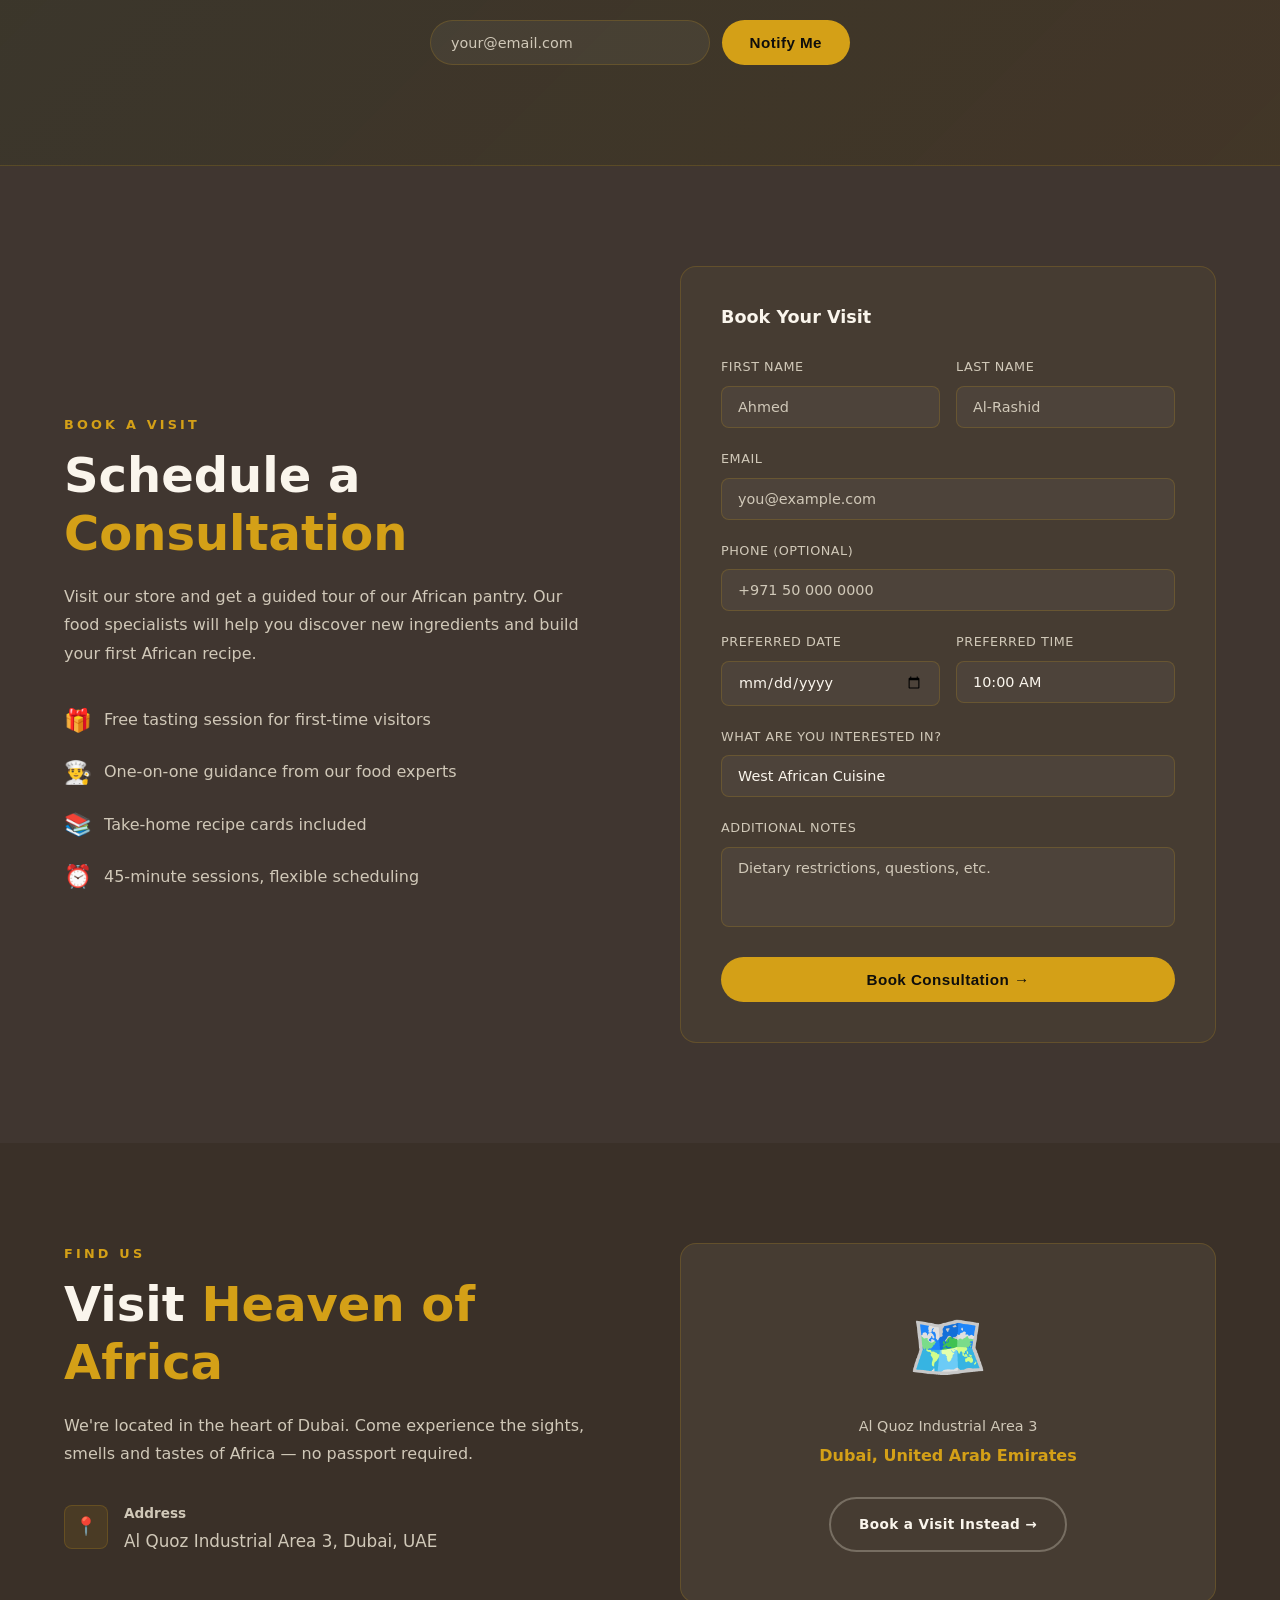
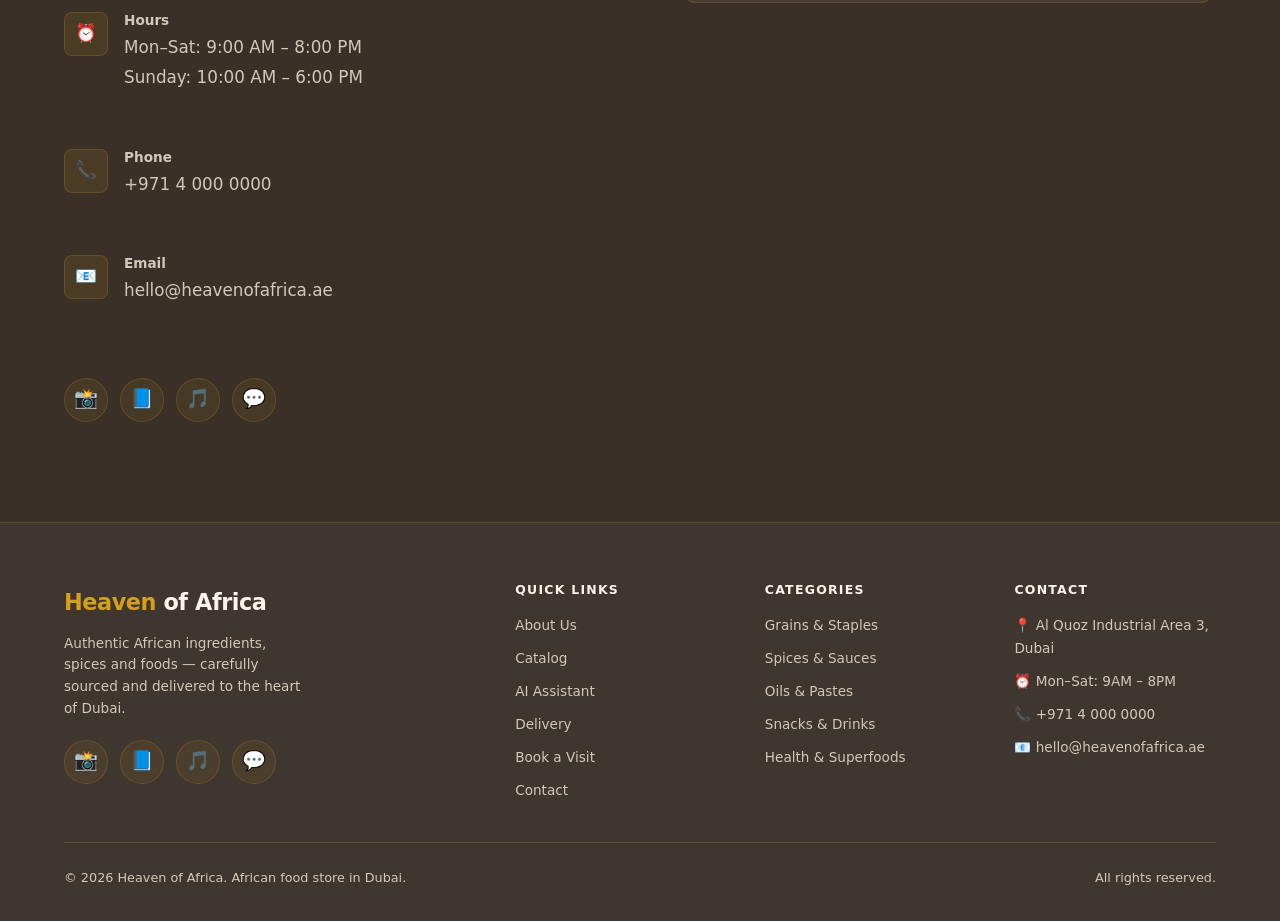
==== commit 79d136b1: "Reorganize assets: move images to assets/, compress hero-bg - Deleted 19 screenshot/verification PNG" ====
--- a/index.html
+++ b/index.html
@@ -8,7 +8,7 @@
   <meta name="keywords" content="African food Dubai, African spices, Jollof rice, Egusi seeds, Moringa, African grocery Dubai" />
   <meta property="og:title" content="Heaven of Africa — African Food Store, Dubai" />
   <meta property="og:description" content="Authentic ingredients, spices and foods from across the African continent, delivered to the heart of Dubai." />
-  <meta property="og:image" content="assets/hero-bg.png" />
+  <meta property="og:image" content="assets/hero-bg.jpg" />
   <meta property="og:type" content="website" />
   <link rel="stylesheet" href="css/style.css?v=7" />
   <link rel="icon" href="data:image/svg+xml,<svg xmlns='http://www.w3.org/2000/svg' viewBox='0 0 100 100'><text y='.9em' font-size='90'>🌍</text></svg>" />
@@ -426,6 +426,17 @@
   </div>
 </div>
 
+<!-- PRODUCT INFO POPUP -->
+<div id="productInfoModal" class="product-info-overlay">
+  <div class="product-info-popup">
+    <button class="product-info-close" id="productInfoClose">✕</button>
+    <div class="product-info-emoji" id="productInfoEmoji"></div>
+    <div class="product-info-origin" id="productInfoOrigin"></div>
+    <div class="product-info-name" id="productInfoName"></div>
+    <div class="product-info-bio" id="productInfoBio"></div>
+  </div>
+</div>
+
 <script src="js/main.js?v=2"></script>
 </body>
 </html>
--- a/css/style.css
+++ b/css/style.css
@@ -145,7 +145,7 @@
   inset: 0;
   background-image:
     linear-gradient(to right, rgba(15,14,12,0.92) 0%, rgba(15,14,12,0.65) 55%, rgba(15,14,12,0.35) 100%),
-    url('../assets/hero-bg.png');
+    url('../assets/hero-bg.jpg');
   background-size: cover;
   background-position: center;
 }
@@ -963,3 +963,76 @@
   font-size: 0.9rem;
   font-style: italic;
 }
+
+/* ===== PRODUCT INFO POPUP ===== */
+.product-info-overlay {
+  display: none;
+  position: fixed;
+  inset: 0;
+  background: rgba(0,0,0,0.65);
+  z-index: 1500;
+  align-items: center;
+  justify-content: center;
+  padding: 20px;
+}
+.product-info-overlay.open {
+  display: flex;
+  animation: fadeIn 0.18s ease;
+}
+@keyframes fadeIn {
+  from { opacity: 0; }
+  to { opacity: 1; }
+}
+.product-info-popup {
+  background: #1C1A16;
+  border: 1px solid var(--border);
+  border-radius: 16px;
+  width: 100%;
+  max-width: 420px;
+  padding: 32px 28px 28px;
+  position: relative;
+  text-align: center;
+  animation: slideUp 0.2s ease;
+}
+@keyframes slideUp {
+  from { transform: translateY(10px); opacity: 0; }
+  to { transform: translateY(0); opacity: 1; }
+}
+.product-info-close {
+  position: absolute;
+  top: 14px;
+  right: 14px;
+  background: rgba(255,255,255,0.07);
+  border: none;
+  border-radius: 50%;
+  width: 30px;
+  height: 30px;
+  font-size: 0.9rem;
+  color: var(--text);
+  cursor: pointer;
+  display: flex;
+  align-items: center;
+  justify-content: center;
+  transition: background 0.2s;
+}
+.product-info-close:hover { background: rgba(255,255,255,0.14); }
+.product-info-emoji { font-size: 3rem; margin-bottom: 12px; line-height: 1; }
+.product-info-origin {
+  font-size: 0.75rem;
+  text-transform: uppercase;
+  letter-spacing: 0.1em;
+  color: var(--gold);
+  margin-bottom: 8px;
+  font-weight: 600;
+}
+.product-info-name {
+  font-size: 1.3rem;
+  font-weight: 800;
+  color: var(--text);
+  margin-bottom: 14px;
+}
+.product-info-bio {
+  color: var(--text-muted);
+  font-size: 0.95rem;
+  line-height: 1.7;
+}
